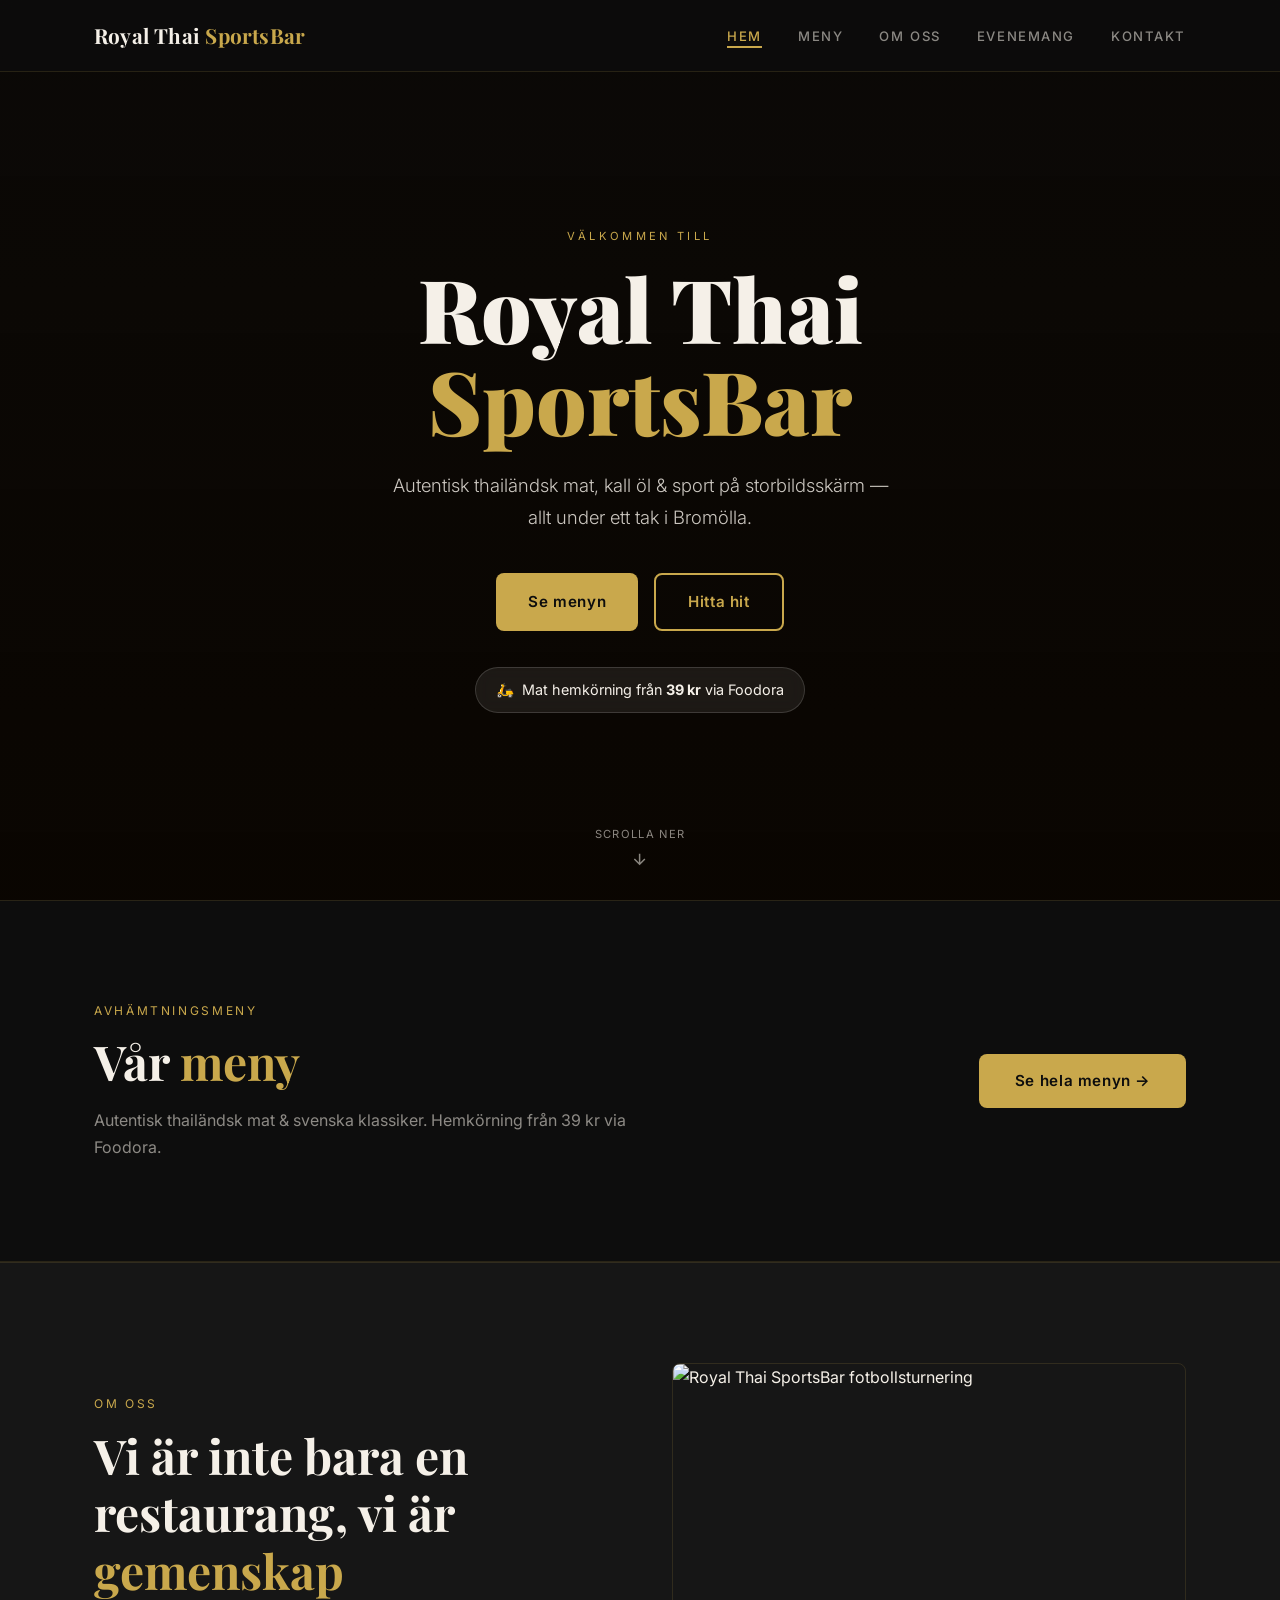
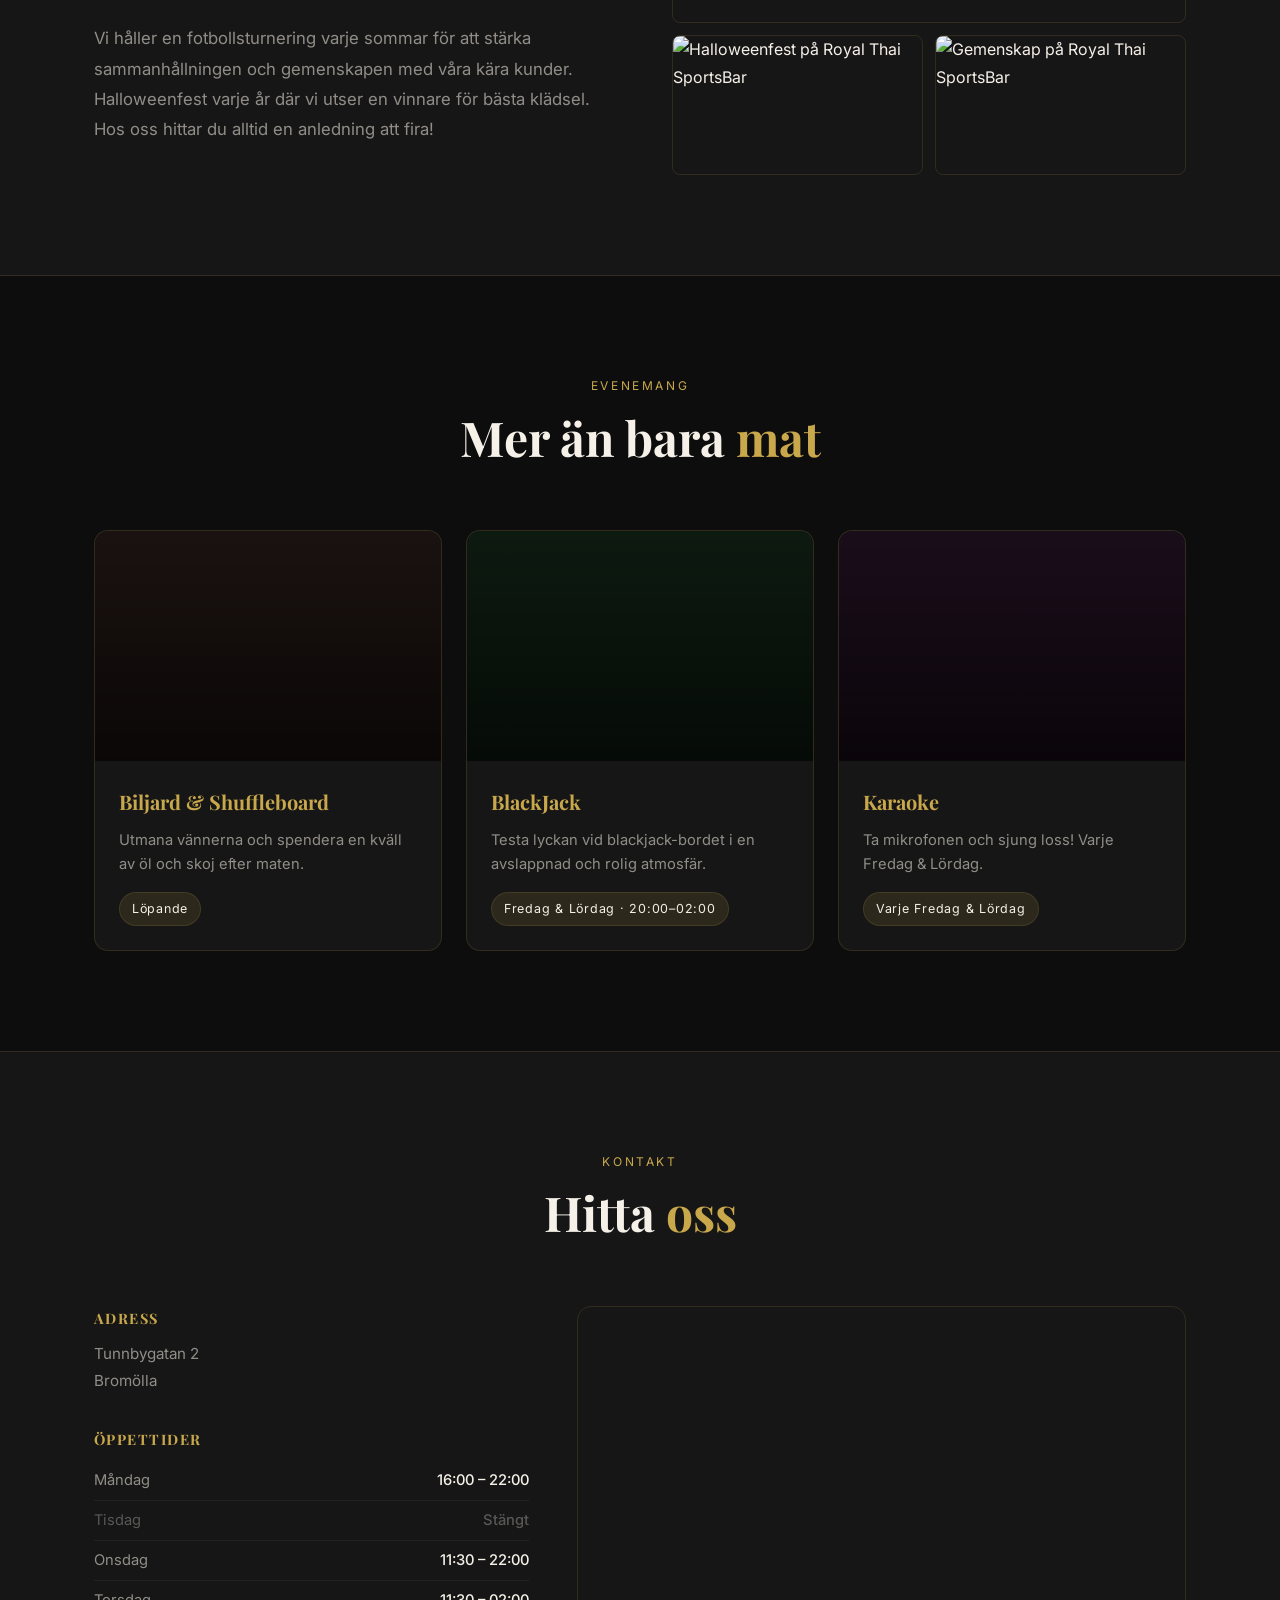
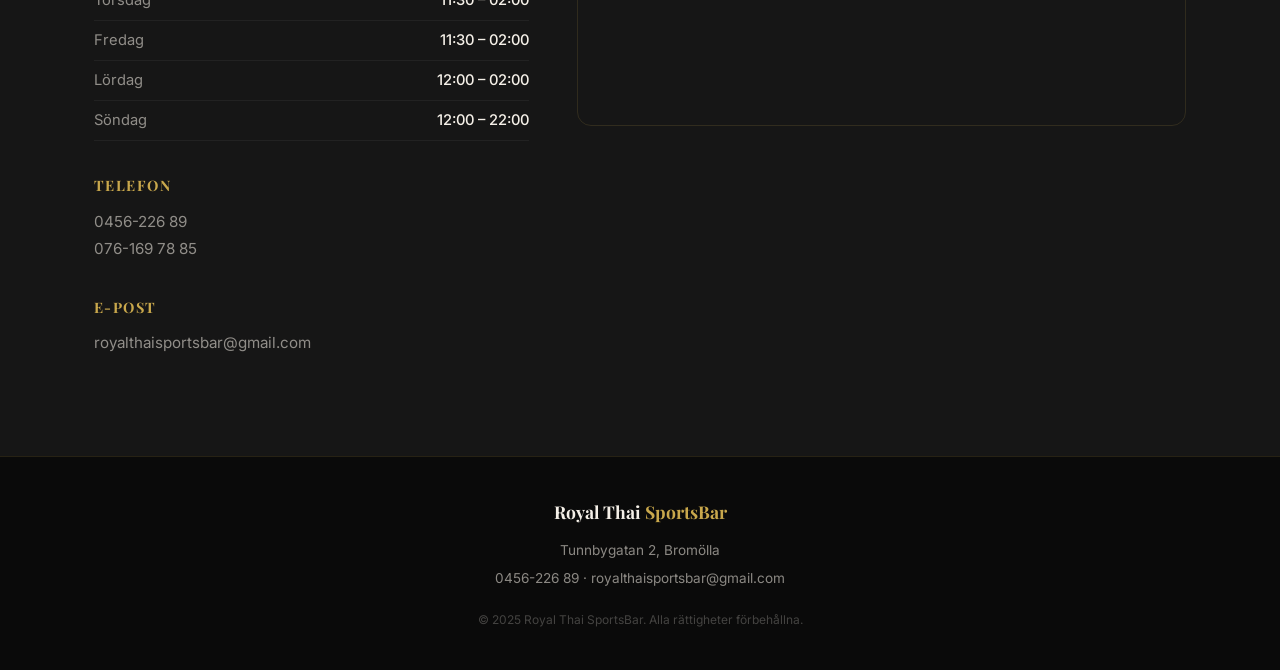
==== index.html @ d2a669e4 "Initial commit – Royal Thai SportsBar website" ====
<!DOCTYPE html>
<html lang="sv">

<head>
    <meta charset="UTF-8" />
    <meta name="viewport" content="width=device-width, initial-scale=1.0" />
    <meta name="description"
        content="Autentisk thailändsk mat, kall öl och sport på storbildsskärm. Besök Royal Thai SportsBar i Bromölla. Hemkörning från 39 kr via Foodora." />
    <title>Royal Thai SportsBar — Thailändsk Mat &amp; Sport i Bromölla</title>

    <!-- Fonts -->
    <link rel="preconnect" href="https://fonts.googleapis.com" />
    <link rel="preconnect" href="https://fonts.gstatic.com" crossorigin />
    <link
        href="https://fonts.googleapis.com/css2?family=Playfair+Display:wght@400;600;700;900&family=Inter:wght@300;400;500;600&display=swap"
        rel="stylesheet" />

    <link rel="stylesheet" href="style.css" />
    <style>
        /* ── Meny CTA section ───────────────────────── */
        .meny-cta-section {
            border-top: 1px solid rgba(201, 168, 76, 0.15);
            border-bottom: 1px solid rgba(201, 168, 76, 0.15);
        }

        .meny-cta-inner {
            display: flex;
            align-items: center;
            justify-content: space-between;
            gap: 40px;
            flex-wrap: wrap;
        }

        .meny-cta-btn {
            flex-shrink: 0;
            font-size: 0.95rem;
            padding: 14px 36px;
        }

        @media (max-width: 600px) {
            .meny-cta-inner {
                flex-direction: column;
                text-align: center;
            }

            .meny-cta-btn {
                width: 100%;
                text-align: center;
            }
        }
    </style>
</head>

<body>

    <!-- ═══════════════════════════════════ NAV ═════════════════════════════════ -->
    <header class="site-header" id="top">
        <nav class="nav-container">
            <a href="#hem" class="nav-logo">
                Royal Thai <span>SportsBar</span>
            </a>

            <ul class="nav-links" id="nav-links">
                <li><a href="#hem" class="nav-link">Hem</a></li>
                <li><a href="meny.html" class="nav-link">Meny</a></li>
                <li><a href="#om-oss" class="nav-link">Om oss</a></li>
                <li><a href="#evenemang" class="nav-link">Evenemang</a></li>
                <li><a href="#kontakt" class="nav-link">Kontakt</a></li>
            </ul>

            <button class="hamburger" id="hamburger" aria-label="Öppna meny" aria-expanded="false">
                <span></span><span></span><span></span>
            </button>
        </nav>
    </header>

    <!-- Mobile drawer overlay -->
    <div class="nav-overlay" id="nav-overlay"></div>

    <!-- ═══════════════════════════════════ HEM ══════════════════════════════════ -->
    <section id="hem" class="hero">
        <div class="hero-bg"></div>
        <div class="hero-overlay"></div>
        <div class="hero-content">
            <p class="hero-eyebrow">Välkommen till</p>
            <h1 class="hero-title">Royal Thai<br /><span>SportsBar</span></h1>
            <p class="hero-tagline">
                Autentisk thailändsk mat, kall öl &amp; sport på storbildsskärm —
                allt under ett tak i Bromölla.
            </p>
            <div class="hero-ctas">
                <a href="meny.html" class="btn btn-primary">Se menyn</a>
                <a href="#kontakt" class="btn btn-outline">Hitta hit</a>
            </div>
            <a href="https://www.foodora.se/restaurant/p8kt/royal-thai-sportsbar" target="_blank" rel="noopener"
                class="foodora-badge" id="foodora-hero">
                🛵 <span>Mat hemkörning från <strong>39 kr</strong> via Foodora</span>
            </a>
        </div>
        <div class="hero-scroll-hint">
            <span>Scrolla ner</span>
            <svg viewBox="0 0 24 24" fill="none" stroke="currentColor" stroke-width="2">
                <path d="M12 5v14M5 12l7 7 7-7" />
            </svg>
        </div>
    </section>

    <!-- ══════════════════════════════════ MENY CTA ═══════════════════════════════ -->
    <section id="meny" class="section meny-cta-section">
        <div class="container meny-cta-inner">
            <div class="meny-cta-text">
                <p class="section-eyebrow">Avhämtningsmeny</p>
                <h2 class="section-title">Vår <span>meny</span></h2>
                <p class="section-sub">Autentisk thailändsk mat &amp; svenska klassiker. Hemkörning från 39 kr via
                    Foodora.</p>
            </div>
            <a href="meny.html" class="btn btn-primary meny-cta-btn" id="se-meny-btn">Se hela menyn →</a>
        </div>
    </section>

    <!-- ═══════════════════════════════════ OM OSS ════════════════════════════════ -->
    <section id="om-oss" class="section om-oss-section">
        <div class="container om-oss-grid">
            <div class="om-oss-text">
                <p class="section-eyebrow">Om oss</p>
                <h2 class="section-title">Vi är inte bara en restaurang, vi är <span>gemenskap</span></h2>
                <p class="om-oss-body">
                    Vi håller en fotbollsturnering varje sommar för att stärka sammanhållningen
                    och gemenskapen med våra kära kunder. Halloweenfest varje år där vi utser
                    en vinnare för bästa klädsel. Hos oss hittar du alltid en anledning att fira!
                </p>
            </div>
            <div class="om-oss-images">
                <div class="om-img-main">
                    <img src="https://static.wixstatic.com/media/e10f32_5afe246805b84b84b0b72118623fcda9~mv2.jpeg/v1/fill/w_800,h_500,al_c,q_85,usm_0.66_1.00_0.01,enc_avif,quality_auto/Royal%20thai%20fotboll.jpeg"
                        alt="Royal Thai SportsBar fotbollsturnering" loading="lazy" />
                </div>
                <div class="om-img-grid">
                    <div class="om-img-small">
                        <img src="https://static.wixstatic.com/media/e10f32_1452037a2b8e4a618201fc1a38d5ff4a~mv2.jpeg/v1/fill/w_400,h_300,al_c,q_85,usm_0.66_1.00_0.01,enc_avif,quality_auto/e10f32_1452037a2b8e4a618201fc1a38d5ff4a~mv2.jpeg"
                            alt="Halloweenfest på Royal Thai SportsBar" loading="lazy" />
                    </div>
                    <div class="om-img-small">
                        <img src="https://static.wixstatic.com/media/e10f32_b284ea8e515b40e18ff119b79342d220~mv2.jpg/v1/fill/w_400,h_300,al_c,q_85,usm_0.66_1.00_0.01,enc_avif,quality_auto/e10f32_b284ea8e515b40e18ff119b79342d220~mv2.jpg"
                            alt="Gemenskap på Royal Thai SportsBar" loading="lazy" />
                    </div>
                </div>
            </div>
        </div>
    </section>

    <!-- ══════════════════════════════════ EVENEMANG ══════════════════════════════ -->
    <section id="evenemang" class="section evenemang-section">
        <div class="container">
            <div class="section-header">
                <p class="section-eyebrow">Evenemang</p>
                <h2 class="section-title">Mer än bara <span>mat</span></h2>
            </div>
            <div class="events-grid">

                <article class="event-card">
                    <div class="event-img event-img--biljard"></div>
                    <div class="event-body">
                        <h3 class="event-title">Biljard &amp; Shuffleboard</h3>
                        <p class="event-desc">Utmana vännerna och spendera en kväll av öl och skoj efter maten.</p>
                        <span class="event-time">Löpande</span>
                    </div>
                </article>

                <article class="event-card">
                    <div class="event-img event-img--blackjack"></div>
                    <div class="event-body">
                        <h3 class="event-title">BlackJack</h3>
                        <p class="event-desc">Testa lyckan vid blackjack-bordet i en avslappnad och rolig atmosfär.</p>
                        <span class="event-time">Fredag &amp; Lördag · 20:00–02:00</span>
                    </div>
                </article>

                <article class="event-card">
                    <div class="event-img event-img--karaoke"></div>
                    <div class="event-body">
                        <h3 class="event-title">Karaoke</h3>
                        <p class="event-desc">Ta mikrofonen och sjung loss! Varje Fredag &amp; Lördag.</p>
                        <span class="event-time">Varje Fredag &amp; Lördag</span>
                    </div>
                </article>

            </div>
        </div>
    </section>

    <!-- ══════════════════════════════════ KONTAKT ════════════════════════════════ -->
    <section id="kontakt" class="section kontakt-section">
        <div class="container">
            <div class="section-header">
                <p class="section-eyebrow">Kontakt</p>
                <h2 class="section-title">Hitta <span>oss</span></h2>
            </div>

            <div class="kontakt-grid">

                <!-- Info -->
                <div class="kontakt-info">
                    <div class="kontakt-block">
                        <h3>Adress</h3>
                        <p>Tunnbygatan 2<br />Bromölla</p>
                    </div>
                    <div class="kontakt-block">
                        <h3>Öppettider</h3>
                        <table class="hours-table">
                            <tbody>
                                <tr>
                                    <td>Måndag</td>
                                    <td>16:00 – 22:00</td>
                                </tr>
                                <tr class="closed">
                                    <td>Tisdag</td>
                                    <td>Stängt</td>
                                </tr>
                                <tr>
                                    <td>Onsdag</td>
                                    <td>11:30 – 22:00</td>
                                </tr>
                                <tr>
                                    <td>Torsdag</td>
                                    <td>11:30 – 02:00</td>
                                </tr>
                                <tr>
                                    <td>Fredag</td>
                                    <td>11:30 – 02:00</td>
                                </tr>
                                <tr>
                                    <td>Lördag</td>
                                    <td>12:00 – 02:00</td>
                                </tr>
                                <tr>
                                    <td>Söndag</td>
                                    <td>12:00 – 22:00</td>
                                </tr>
                            </tbody>
                        </table>
                    </div>
                    <div class="kontakt-block">
                        <h3>Telefon</h3>
                        <p><a href="tel:045622689">0456-226 89</a><br /><a href="tel:0761697885">076-169 78 85</a></p>
                    </div>
                    <div class="kontakt-block">
                        <h3>E-post</h3>
                        <p><a href="mailto:royalthaisportsbar@gmail.com">royalthaisportsbar@gmail.com</a></p>
                    </div>
                </div>

                <!-- Map -->
                <div class="kontakt-map">
                    <iframe
                        src="https://www.google.com/maps/embed?pb=!1m18!1m12!1m3!1d2227.437!2d14.0747!3d56.0811!2m3!1f0!2f0!3f0!3m2!1i1024!2i768!4f13.1!3m3!1m2!1s0x465419c53c68b4a1%3A0xd3b99c4c1c571df1!2sTunnbygatan%202%2C%20295%2031%20Brom%C3%B6lla!5e0!3m2!1ssv!2sse!4v1700000000000"
                        width="100%" height="100%" style="border:0;" allowfullscreen="" loading="lazy"
                        referrerpolicy="no-referrer-when-downgrade" title="Karta till Royal Thai SportsBar">
                    </iframe>
                </div>

            </div>
        </div>
    </section>

    <!-- ═══════════════════════════════════ FOOTER ═══════════════════════════════ -->
    <footer class="site-footer">
        <div class="container footer-inner">
            <div class="footer-logo">
                Royal Thai <span>SportsBar</span>
            </div>
            <div class="footer-info">
                <p>Tunnbygatan 2, Bromölla</p>
                <p><a href="tel:045622689">0456-226 89</a> · <a
                        href="mailto:royalthaisportsbar@gmail.com">royalthaisportsbar@gmail.com</a></p>
            </div>
            <p class="footer-copy">&copy; 2025 Royal Thai SportsBar. Alla rättigheter förbehållna.</p>
        </div>
    </footer>

    <script src="app.js"></script>
</body>

</html>
---- style.css ----
/* ═══════════════════════════════════════════════════════════════
   ROYAL THAI SPORTSBAR — style.css
   Design System: Dark burgundy + warm gold + off-white
   Fonts: Playfair Display (headings) · Inter (body)
═══════════════════════════════════════════════════════════════ */

/* ── DESIGN TOKENS ─────────────────────────────────────────── */
:root {
    --color-bg: #0D0D0D;
    --color-surface: #161616;
    --color-surface2: #1F1F1F;
    --color-border: rgba(201, 168, 76, 0.15);
    --color-primary: #8B1A1A;
    --color-gold: #C9A84C;
    --color-gold-dim: rgba(201, 168, 76, 0.65);
    --color-text: #F5F0E8;
    --color-muted: rgba(245, 240, 232, 0.55);
    --color-overlay: rgba(10, 5, 0, 0.68);

    --font-heading: 'Playfair Display', Georgia, serif;
    --font-body: 'Inter', system-ui, sans-serif;

    --radius: 8px;
    --radius-lg: 14px;
    --transition: 0.3s cubic-bezier(0.4, 0, 0.2, 1);
    --shadow: 0 4px 28px rgba(0, 0, 0, 0.55);

    --container: 1140px;
    --nav-height: 72px;
}

/* ── RESET & BASE ──────────────────────────────────────────── */
*,
*::before,
*::after {
    box-sizing: border-box;
    margin: 0;
    padding: 0;
}

html {
    scroll-behavior: smooth;
    scroll-padding-top: var(--nav-height);
}

body {
    background-color: var(--color-bg);
    color: var(--color-text);
    font-family: var(--font-body);
    font-size: 16px;
    line-height: 1.7;
    -webkit-font-smoothing: antialiased;
}

img,
iframe {
    display: block;
    max-width: 100%;
}

a {
    color: inherit;
    text-decoration: none;
}

button {
    cursor: pointer;
    font-family: inherit;
    border: none;
    background: none;
}

/* ── CONTAINER ─────────────────────────────────────────────── */
.container {
    max-width: var(--container);
    margin: 0 auto;
    padding: 0 24px;
}

/* ── SECTION SHARED ────────────────────────────────────────── */
.section {
    padding: 100px 0;
}

.section-header {
    text-align: center;
    margin-bottom: 64px;
}

.section-eyebrow {
    font-size: 0.75rem;
    letter-spacing: 0.22em;
    text-transform: uppercase;
    color: var(--color-gold);
    margin-bottom: 12px;
}

.section-title {
    font-family: var(--font-heading);
    font-size: clamp(2rem, 5vw, 3rem);
    font-weight: 700;
    color: var(--color-text);
    line-height: 1.2;
}

.section-title span {
    color: var(--color-gold);
}

.section-sub {
    margin-top: 16px;
    color: var(--color-muted);
    max-width: 560px;
    margin-inline: auto;
}

/* ── BUTTONS ────────────────────────────────────────────────── */
.btn {
    display: inline-flex;
    align-items: center;
    gap: 8px;
    padding: 14px 32px;
    border-radius: var(--radius);
    font-size: 0.95rem;
    font-weight: 600;
    letter-spacing: 0.04em;
    transition: var(--transition);
    white-space: nowrap;
}

.btn-primary {
    background: var(--color-gold);
    color: #0D0D0D;
}

.btn-primary:hover {
    background: #e0bb5a;
    transform: translateY(-2px);
    box-shadow: 0 8px 24px rgba(201, 168, 76, 0.35);
}

.btn-outline {
    border: 2px solid var(--color-gold);
    color: var(--color-gold);
}

.btn-outline:hover {
    background: var(--color-gold);
    color: #0D0D0D;
    transform: translateY(-2px);
}

/* ═══════════════════════════════════════════════════════════════
   NAVIGATION
═══════════════════════════════════════════════════════════════ */
.site-header {
    position: fixed;
    top: 0;
    left: 0;
    right: 0;
    z-index: 1000;
    height: var(--nav-height);
    background: rgba(13, 13, 13, 0.9);
    backdrop-filter: blur(12px);
    -webkit-backdrop-filter: blur(12px);
    border-bottom: 1px solid var(--color-border);
    transition: background var(--transition);
}

.nav-container {
    max-width: var(--container);
    margin: 0 auto;
    padding: 0 24px;
    height: 100%;
    display: flex;
    align-items: center;
    justify-content: space-between;
}

.nav-logo {
    font-family: var(--font-heading);
    font-size: 1.3rem;
    font-weight: 700;
    color: var(--color-text);
    letter-spacing: 0.01em;
    flex-shrink: 0;
}

.nav-logo span {
    color: var(--color-gold);
}

.nav-links {
    display: flex;
    align-items: center;
    gap: 36px;
    list-style: none;
}

.nav-link {
    font-size: 0.82rem;
    font-weight: 500;
    letter-spacing: 0.12em;
    text-transform: uppercase;
    color: var(--color-muted);
    transition: color var(--transition);
    position: relative;
}

.nav-link::after {
    content: '';
    position: absolute;
    bottom: -4px;
    left: 0;
    right: 0;
    height: 2px;
    background: var(--color-gold);
    transform: scaleX(0);
    transition: transform var(--transition);
}

.nav-link:hover,
.nav-link.active {
    color: var(--color-gold);
}

.nav-link:hover::after,
.nav-link.active::after {
    transform: scaleX(1);
}

/* Hamburger */
.hamburger {
    display: none;
    flex-direction: column;
    gap: 5px;
    padding: 8px;
    z-index: 1100;
}

.hamburger span {
    display: block;
    width: 24px;
    height: 2px;
    background: var(--color-gold);
    border-radius: 2px;
    transition: var(--transition);
}

.hamburger.is-open span:nth-child(1) {
    transform: translateY(7px) rotate(45deg);
}

.hamburger.is-open span:nth-child(2) {
    opacity: 0;
}

.hamburger.is-open span:nth-child(3) {
    transform: translateY(-7px) rotate(-45deg);
}

/* Overlay for mobile */
.nav-overlay {
    display: none;
    position: fixed;
    inset: 0;
    background: rgba(0, 0, 0, 0.5);
    z-index: 900;
}

.nav-overlay.visible {
    display: block;
}

/* ═══════════════════════════════════════════════════════════════
   HERO
═══════════════════════════════════════════════════════════════ */
.hero {
    position: relative;
    min-height: 100svh;
    display: flex;
    align-items: center;
    justify-content: center;
    text-align: center;
    overflow: hidden;
}

.hero-bg {
    position: absolute;
    inset: -5%;
    background-image: url('https://images.unsplash.com/photo-1562565652-a0d8f0c59eb4?w=1600&auto=format&fit=crop&q=85');
    background-size: cover;
    background-position: center;
    will-change: transform;
    transition: transform 0.1s linear;
}

.hero-overlay {
    position: absolute;
    inset: 0;
    background: linear-gradient(180deg,
            rgba(10, 5, 0, 0.45) 0%,
            rgba(10, 5, 0, 0.72) 60%,
            rgba(10, 5, 0, 0.88) 100%);
}

.hero-content {
    position: relative;
    z-index: 2;
    max-width: 680px;
    padding: 80px 24px 40px;
    display: flex;
    flex-direction: column;
    align-items: center;
}

.hero-eyebrow {
    font-size: 0.7rem;
    letter-spacing: 0.3em;
    text-transform: uppercase;
    color: var(--color-gold);
    margin-bottom: 16px;
}

.hero-title {
    font-family: var(--font-heading);
    font-size: clamp(3rem, 9vw, 5.5rem);
    font-weight: 900;
    line-height: 1.05;
    color: var(--color-text);
    margin-bottom: 24px;
}

.hero-title span {
    color: var(--color-gold);
    display: block;
}

.hero-tagline {
    font-size: clamp(1rem, 2.5vw, 1.15rem);
    color: rgba(245, 240, 232, 0.82);
    max-width: 500px;
    margin-bottom: 40px;
    font-weight: 300;
}

.hero-ctas {
    display: flex;
    gap: 16px;
    flex-wrap: wrap;
    justify-content: center;
    margin-bottom: 36px;
}

.foodora-badge {
    display: inline-flex;
    align-items: center;
    gap: 8px;
    padding: 10px 20px;
    border-radius: 40px;
    background: rgba(255, 255, 255, 0.08);
    border: 1px solid rgba(255, 255, 255, 0.15);
    backdrop-filter: blur(8px);
    font-size: 0.9rem;
    color: var(--color-text);
    transition: var(--transition);
}

.foodora-badge:hover {
    background: rgba(255, 255, 255, 0.14);
    border-color: var(--color-gold-dim);
}

.hero-scroll-hint {
    position: absolute;
    bottom: 32px;
    left: 50%;
    transform: translateX(-50%);
    display: flex;
    flex-direction: column;
    align-items: center;
    gap: 6px;
    color: var(--color-muted);
    font-size: 0.7rem;
    letter-spacing: 0.12em;
    text-transform: uppercase;
    animation: floatDown 2s ease-in-out infinite;
}

.hero-scroll-hint svg {
    width: 18px;
    height: 18px;
}

@keyframes floatDown {

    0%,
    100% {
        transform: translateX(-50%) translateY(0);
        opacity: 0.6;
    }

    50% {
        transform: translateX(-50%) translateY(6px);
        opacity: 1;
    }
}

/* ═══════════════════════════════════════════════════════════════
   MENY
═══════════════════════════════════════════════════════════════ */
.meny-section {
    background: var(--color-bg);
}

.meny-section .section-header {
    margin-bottom: 48px;
}

/* Accordion */
.accordion {
    max-width: 780px;
    margin: 0 auto;
    display: flex;
    flex-direction: column;
    gap: 6px;
}

.accordion-item {
    background: var(--color-surface);
    border: 1px solid var(--color-border);
    border-radius: var(--radius);
    overflow: hidden;
    transition: border-color var(--transition);
}

.accordion-item.is-open {
    border-color: rgba(201, 168, 76, 0.4);
}

.accordion-header {
    width: 100%;
    display: flex;
    align-items: center;
    gap: 12px;
    padding: 20px 24px;
    text-align: left;
    background: transparent;
    color: var(--color-text);
    transition: background var(--transition);
}

.accordion-header:hover {
    background: rgba(255, 255, 255, 0.03);
}

.accordion-name {
    font-family: var(--font-heading);
    font-size: 1.05rem;
    font-weight: 600;
    flex: 1;
}

.accordion-count {
    font-size: 0.78rem;
    color: var(--color-gold-dim);
    letter-spacing: 0.05em;
    margin-right: 8px;
}

.accordion-icon {
    width: 20px;
    height: 20px;
    color: var(--color-gold);
    flex-shrink: 0;
    transition: transform var(--transition);
}

.accordion-item.is-open .accordion-icon {
    transform: rotate(180deg);
}

/* Accordion body with CSS height animation */
.accordion-body {
    max-height: 0;
    overflow: hidden;
    transition: max-height 0.4s cubic-bezier(0.4, 0, 0.2, 1);
}

.accordion-item.is-open .accordion-body {
    max-height: 2000px;
}

.menu-list {
    list-style: none;
    padding: 0 24px 20px;
    border-top: 1px solid var(--color-border);
}

.menu-item {
    display: flex;
    align-items: baseline;
    gap: 10px;
    padding: 10px 0;
    border-bottom: 1px solid rgba(255, 255, 255, 0.04);
}

.menu-item:last-child {
    border-bottom: none;
}

.menu-num {
    font-size: 0.78rem;
    color: var(--color-gold-dim);
    min-width: 28px;
    flex-shrink: 0;
}

.menu-name {
    flex: 1;
    font-size: 0.95rem;
    color: var(--color-text);
}

.menu-price {
    font-size: 0.9rem;
    font-weight: 600;
    color: var(--color-gold);
    white-space: nowrap;
}

.meny-disclaimer {
    text-align: center;
    font-size: 0.82rem;
    color: var(--color-muted);
    margin-top: 36px;
    max-width: 780px;
    margin-inline: auto;
}

.meny-foodora {
    display: flex;
    flex-direction: column;
    align-items: center;
    gap: 16px;
    margin-top: 56px;
    padding: 40px 24px;
    background: var(--color-surface);
    border: 1px solid var(--color-border);
    border-radius: var(--radius-lg);
    max-width: 480px;
    margin-inline: auto;
}

.meny-foodora p {
    font-family: var(--font-heading);
    font-size: 1.3rem;
    font-weight: 600;
    color: var(--color-text);
}

/* ═══════════════════════════════════════════════════════════════
   OM OSS
═══════════════════════════════════════════════════════════════ */
.om-oss-section {
    background: var(--color-surface);
    border-top: 1px solid var(--color-border);
    border-bottom: 1px solid var(--color-border);
}

.om-oss-grid {
    display: grid;
    grid-template-columns: 1fr 1fr;
    gap: 64px;
    align-items: center;
}

.om-oss-text .section-eyebrow {
    text-align: left;
}

.om-oss-text .section-title {
    text-align: left;
}

.om-oss-body {
    margin-top: 24px;
    color: var(--color-muted);
    font-size: 1.05rem;
    line-height: 1.8;
}

.om-oss-images {
    display: flex;
    flex-direction: column;
    gap: 12px;
}

.om-img-main,
.om-img-small {
    border-radius: var(--radius);
    overflow: hidden;
    border: 1px solid var(--color-border);
}

.om-img-main {
    height: 260px;
}

.om-img-grid {
    display: grid;
    grid-template-columns: 1fr 1fr;
    gap: 12px;
}

.om-img-small {
    height: 140px;
}

.om-img-main img,
.om-img-small img {
    width: 100%;
    height: 100%;
    object-fit: cover;
    display: block;
    transition: transform 0.5s ease;
}

.om-img-main:hover img,
.om-img-small:hover img {
    transform: scale(1.04);
}

.img-label {
    font-size: 0.78rem;
    color: var(--color-gold-dim);
    letter-spacing: 0.08em;
    text-transform: uppercase;
    background: rgba(0, 0, 0, 0.5);
    padding: 4px 10px;
    border-radius: 4px;
}

/* ═══════════════════════════════════════════════════════════════
   EVENEMANG
═══════════════════════════════════════════════════════════════ */
.evenemang-section {
    background: var(--color-bg);
}

.events-grid {
    display: grid;
    grid-template-columns: repeat(3, 1fr);
    gap: 24px;
}

.event-card {
    background: var(--color-surface);
    border: 1px solid var(--color-border);
    border-radius: var(--radius-lg);
    overflow: hidden;
    transition: transform var(--transition), box-shadow var(--transition), border-color var(--transition);
}

.event-card:hover {
    transform: translateY(-6px);
    box-shadow: var(--shadow);
    border-color: rgba(201, 168, 76, 0.35);
}

.event-img {
    height: 230px;
    background-size: cover;
    background-position: center;
    position: relative;
}

.event-img::after {
    content: '';
    position: absolute;
    inset: 0;
    background: linear-gradient(to top, rgba(0, 0, 0, 0.6), transparent);
}

/* Real event photos from the Royal Thai SportsBar */
.event-img--biljard {
    background-image: url('https://static.wixstatic.com/media/e10f32_8682d359f7c54677a05fb19a47278e68~mv2.jpg/v1/fill/w_800,h_600,al_c,q_85,usm_0.66_1.00_0.01,enc_avif,quality_auto/e10f32_8682d359f7c54677a05fb19a47278e68~mv2.jpg');
    background-color: #1a1210;
}

.event-img--blackjack {
    background-image: url('https://static.wixstatic.com/media/e10f32_869220ff788c49d5a21ddf912c2be2cf~mv2.jpg/v1/fill/w_800,h_600,al_c,q_85,usm_0.66_1.00_0.01,enc_avif,quality_auto/e10f32_869220ff788c49d5a21ddf912c2be2cf~mv2.jpg');
    background-color: #0d1a10;
}

.event-img--karaoke {
    background-image: url('https://static.wixstatic.com/media/e10f32_fa8fbf1a85e5420cb51e9599e3eabc5cf000.jpg/v1/fill/w_800,h_600,al_c,q_85,usm_0.66_1.00_0.01,enc_avif,quality_auto/e10f32_fa8fbf1a85e5420cb51e9599e3eabc5cf000.jpg');
    background-color: #1a0d1a;
}

.event-body {
    padding: 24px;
}

.event-title {
    font-family: var(--font-heading);
    font-size: 1.25rem;
    font-weight: 700;
    color: var(--color-gold);
    margin-bottom: 10px;
}

.event-desc {
    font-size: 0.92rem;
    color: var(--color-muted);
    line-height: 1.6;
    margin-bottom: 16px;
}

.event-time {
    display: inline-block;
    font-size: 0.78rem;
    letter-spacing: 0.06em;
    color: var(--color-text);
    background: rgba(201, 168, 76, 0.12);
    border: 1px solid var(--color-border);
    padding: 5px 12px;
    border-radius: 20px;
}

/* ═══════════════════════════════════════════════════════════════
   KONTAKT
═══════════════════════════════════════════════════════════════ */
.kontakt-section {
    background: var(--color-surface);
    border-top: 1px solid var(--color-border);
}

.kontakt-grid {
    display: grid;
    grid-template-columns: 1fr 1.4fr;
    gap: 48px;
    align-items: start;
}

.kontakt-info {
    display: flex;
    flex-direction: column;
    gap: 32px;
}

.kontakt-block h3 {
    font-family: var(--font-heading);
    font-size: 0.9rem;
    color: var(--color-gold);
    letter-spacing: 0.1em;
    text-transform: uppercase;
    margin-bottom: 10px;
}

.kontakt-block p {
    font-size: 0.95rem;
    color: var(--color-muted);
    line-height: 1.8;
}

.kontakt-block a {
    color: var(--color-muted);
    transition: color var(--transition);
}

.kontakt-block a:hover {
    color: var(--color-gold);
}

/* Hours table */
.hours-table {
    width: 100%;
    border-collapse: collapse;
}

.hours-table td {
    padding: 7px 0;
    font-size: 0.92rem;
    color: var(--color-muted);
    border-bottom: 1px solid rgba(255, 255, 255, 0.05);
}

.hours-table td:last-child {
    text-align: right;
    color: var(--color-text);
    font-weight: 500;
}

.hours-table tr.closed td {
    color: rgba(245, 240, 232, 0.3);
}

.hours-table tr.closed td:last-child {
    color: rgba(245, 240, 232, 0.3);
}

.kontakt-map {
    height: 420px;
    border-radius: var(--radius-lg);
    overflow: hidden;
    border: 1px solid var(--color-border);
}

.kontakt-map iframe {
    width: 100%;
    height: 100%;
    filter: invert(0.92) hue-rotate(180deg) brightness(0.85) contrast(0.9);
}

/* ═══════════════════════════════════════════════════════════════
   FOOTER
═══════════════════════════════════════════════════════════════ */
.site-footer {
    background: #0A0A0A;
    border-top: 1px solid var(--color-border);
    padding: 40px 24px;
}

.footer-inner {
    display: flex;
    flex-direction: column;
    align-items: center;
    gap: 12px;
    text-align: center;
}

.footer-logo {
    font-family: var(--font-heading);
    font-size: 1.1rem;
    font-weight: 700;
    color: var(--color-text);
}

.footer-logo span {
    color: var(--color-gold);
}

.footer-info {
    display: flex;
    flex-direction: column;
    gap: 4px;
    font-size: 0.85rem;
    color: var(--color-muted);
}

.footer-info a {
    transition: color var(--transition);
}

.footer-info a:hover {
    color: var(--color-gold);
}

.footer-copy {
    font-size: 0.75rem;
    color: rgba(245, 240, 232, 0.25);
    margin-top: 8px;
}

/* ═══════════════════════════════════════════════════════════════
   ANIMATIONS — Fade-in on scroll
═══════════════════════════════════════════════════════════════ */
[data-reveal] {
    opacity: 0;
    transform: translateY(28px);
    transition: opacity 0.7s ease, transform 0.7s ease;
}

[data-reveal].revealed {
    opacity: 1;
    transform: translateY(0);
}

/* ═══════════════════════════════════════════════════════════════
   RESPONSIVE — Tablet & Mobile
═══════════════════════════════════════════════════════════════ */

/* Tablet */
@media (max-width: 900px) {
    .events-grid {
        grid-template-columns: 1fr 1fr;
    }

    .om-oss-grid {
        grid-template-columns: 1fr;
        gap: 40px;
    }

    .kontakt-grid {
        grid-template-columns: 1fr;
    }

    .kontakt-map {
        height: 320px;
    }
}

/* Mobile */
@media (max-width: 640px) {
    :root {
        --nav-height: 60px;
    }

    .section {
        padding: 72px 0;
    }

    /* Nav — mobile */
    .hamburger {
        display: flex;
    }

    .nav-links {
        position: fixed;
        top: 0;
        right: 0;
        width: 260px;
        height: 100svh;
        background: #111;
        border-left: 1px solid var(--color-border);
        flex-direction: column;
        align-items: flex-start;
        justify-content: center;
        gap: 0;
        padding: 80px 32px 40px;
        transform: translateX(100%);
        transition: transform 0.35s cubic-bezier(0.4, 0, 0.2, 1);
        z-index: 1050;
    }

    .nav-links.is-open {
        transform: translateX(0);
    }

    .nav-links li {
        width: 100%;
    }

    .nav-link {
        display: block;
        padding: 16px 0;
        font-size: 1.1rem;
        border-bottom: 1px solid var(--color-border);
        letter-spacing: 0.08em;
    }

    .nav-link::after {
        display: none;
    }

    /* Hero */
    .hero-ctas {
        flex-direction: column;
        align-items: center;
    }

    .hero-ctas .btn {
        width: 100%;
        max-width: 260px;
        justify-content: center;
    }

    /* Events */
    .events-grid {
        grid-template-columns: 1fr;
    }

    /* Om Oss */
    .om-img-grid {
        grid-template-columns: 1fr 1fr;
    }

    /* Accordion */
    .accordion-header {
        padding: 16px 18px;
    }

    .accordion-name {
        font-size: 0.95rem;
    }

    .menu-list {
        padding: 0 18px 16px;
    }

    /* Kontakt */
    .kontakt-grid {
        gap: 36px;
    }
}
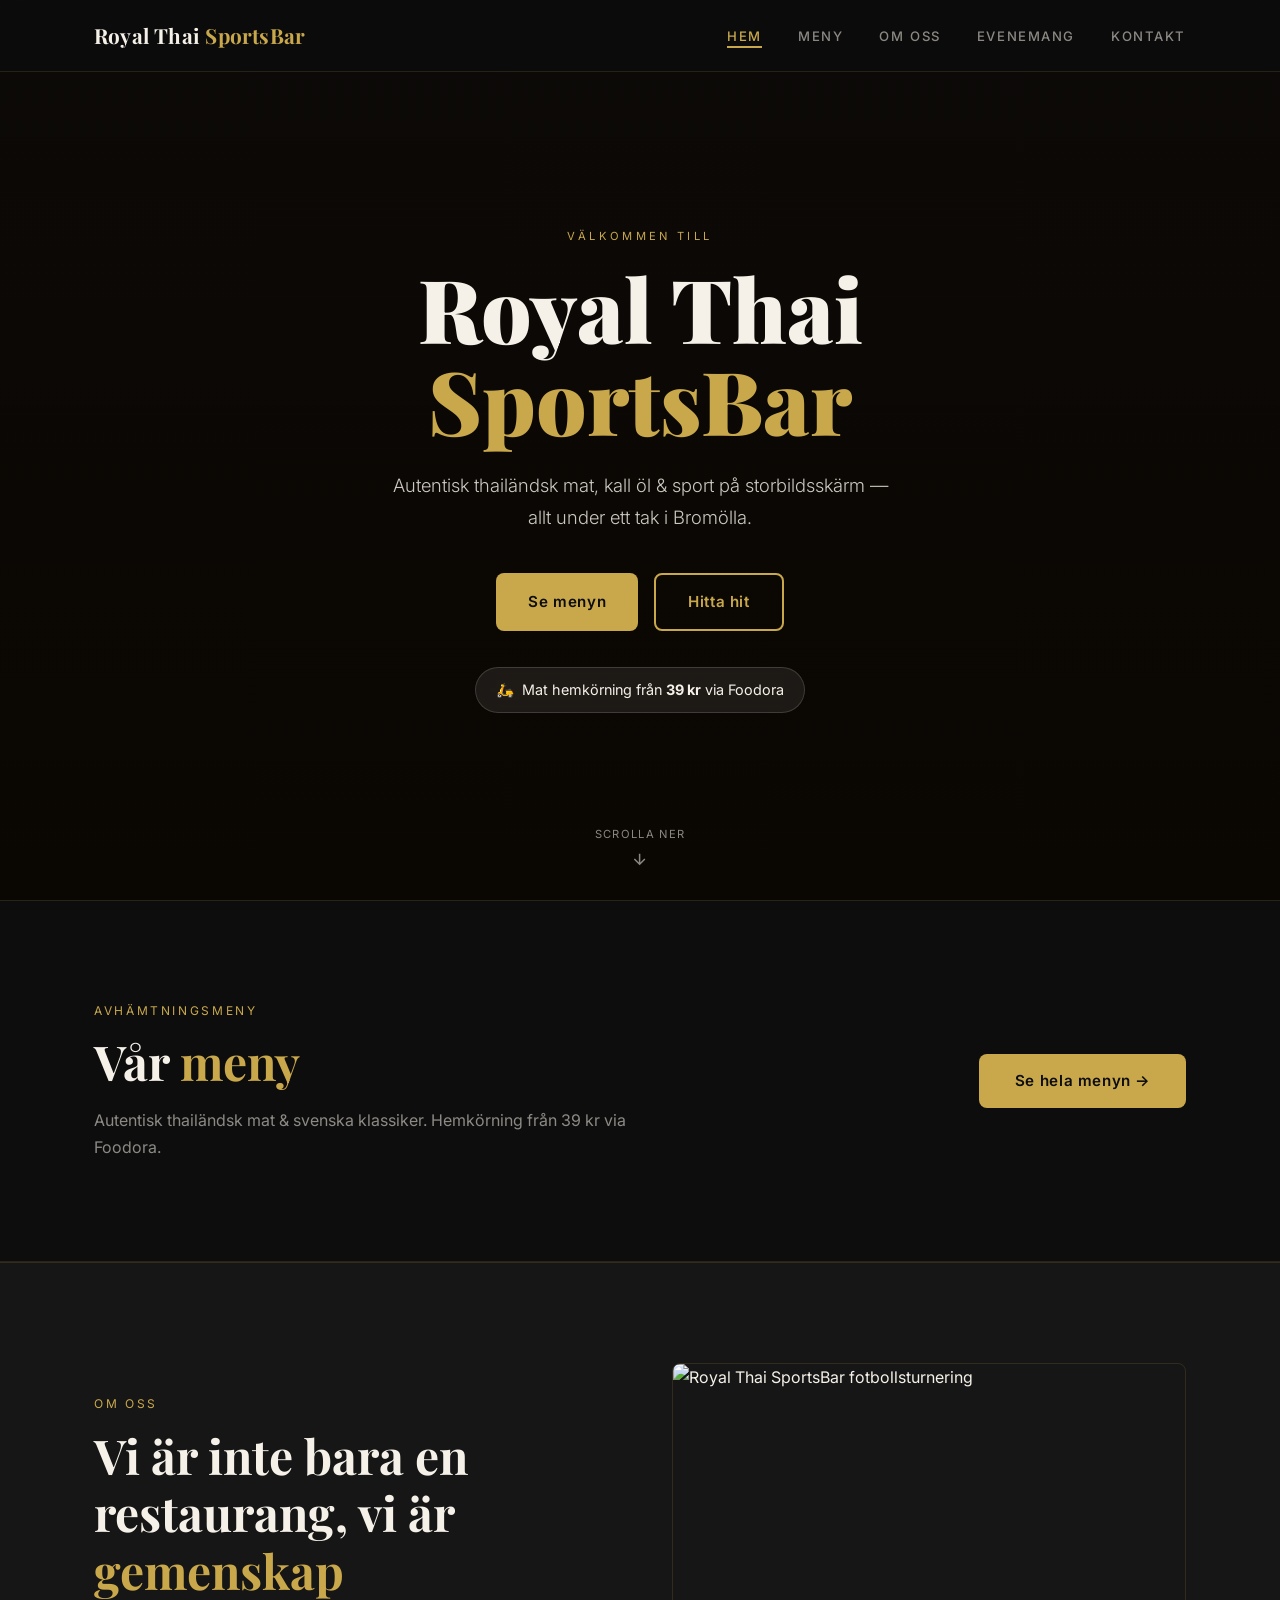
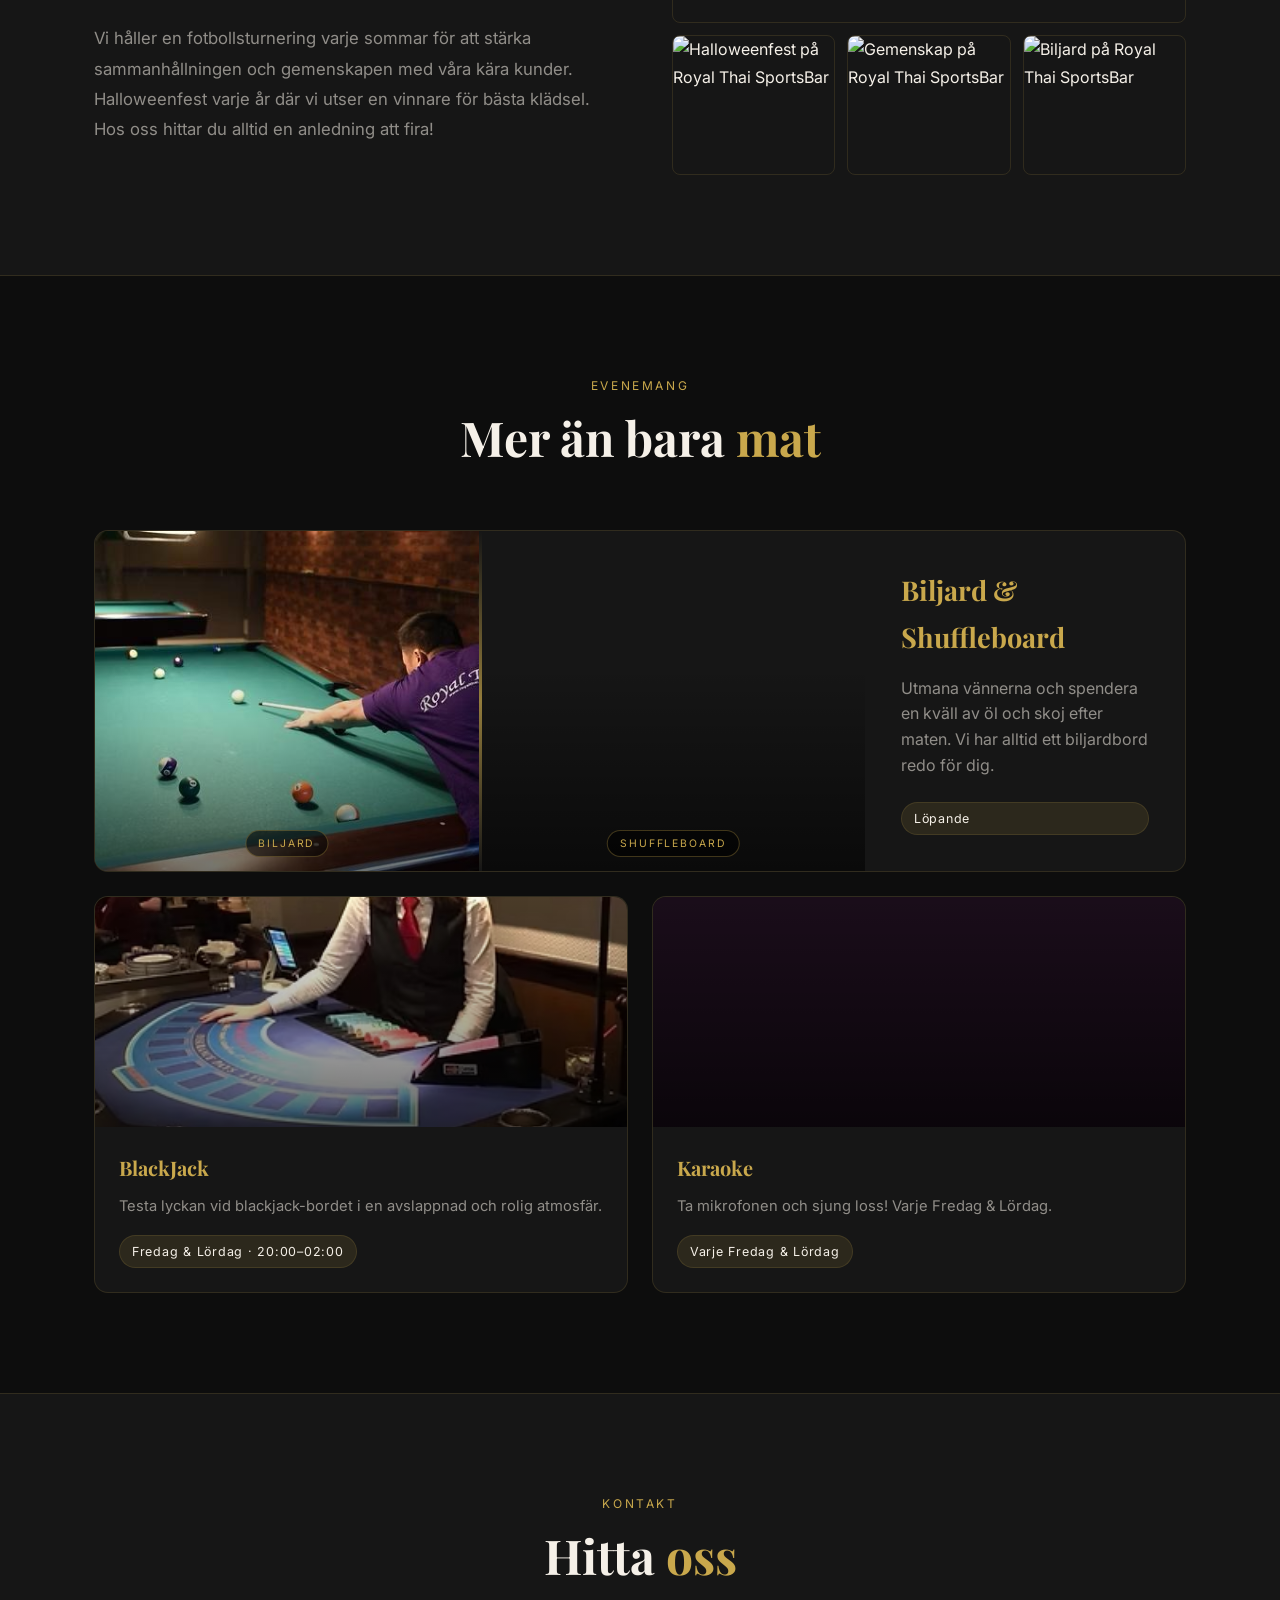
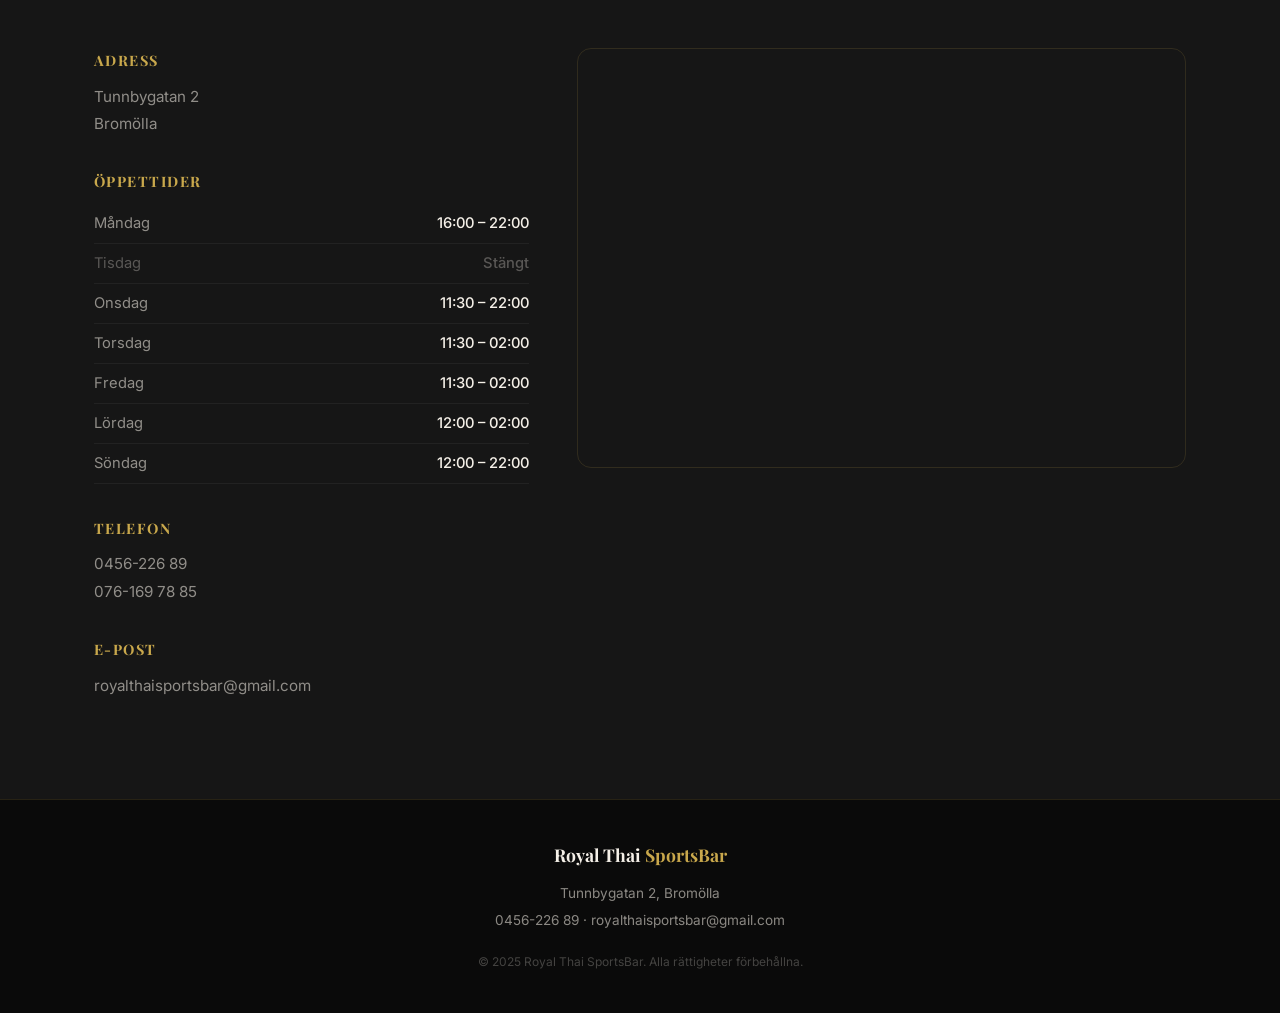
==== commit a8314d99: "Redesign Evenemang-sektio med split-vy för biljard/shuffleboard och uppdaterade foton" ====
--- a/index.html
+++ b/index.html
@@ -144,6 +144,10 @@
                         <img src="https://static.wixstatic.com/media/e10f32_b284ea8e515b40e18ff119b79342d220~mv2.jpg/v1/fill/w_400,h_300,al_c,q_85,usm_0.66_1.00_0.01,enc_avif,quality_auto/e10f32_b284ea8e515b40e18ff119b79342d220~mv2.jpg"
                             alt="Gemenskap på Royal Thai SportsBar" loading="lazy" />
                     </div>
+                    <div class="om-img-small">
+                        <img src="https://static.wixstatic.com/media/e10f32_8682d359f7c54677a05fb19a47278e68~mv2.jpg/v1/fill/w_800,h_600,al_c,q_85,usm_0.66_1.00_0.01,enc_avif,quality_auto/e10f32_8682d359f7c54677a05fb19a47278e68~mv2.jpg"
+                            alt="Biljard på Royal Thai SportsBar" loading="lazy" />
+                    </div>
                 </div>
             </div>
         </div>
@@ -158,32 +162,43 @@
             </div>
             <div class="events-grid">
 
-                <article class="event-card">
-                    <div class="event-img event-img--biljard"></div>
+                <!-- Stor featured-kort: Biljard & Shuffleboard -->
+                <article class="event-card event-card--featured">
+                    <!-- Split: biljard (vänster) + shuffleboard (höger) -->
+                    <div class="event-img-split">
+                        <div class="event-img-half event-img-half--biljard" data-label="Biljard"></div>
+                        <div class="event-img-split-divider"></div>
+                        <div class="event-img-half event-img-half--shuffleboard" data-label="Shuffleboard"></div>
+                    </div>
                     <div class="event-body">
                         <h3 class="event-title">Biljard &amp; Shuffleboard</h3>
-                        <p class="event-desc">Utmana vännerna och spendera en kväll av öl och skoj efter maten.</p>
+                        <p class="event-desc">Utmana vännerna och spendera en kväll av öl och skoj efter maten. Vi har alltid ett biljardbord redo för dig.</p>
                         <span class="event-time">Löpande</span>
                     </div>
                 </article>
 
-                <article class="event-card">
-                    <div class="event-img event-img--blackjack"></div>
-                    <div class="event-body">
-                        <h3 class="event-title">BlackJack</h3>
-                        <p class="event-desc">Testa lyckan vid blackjack-bordet i en avslappnad och rolig atmosfär.</p>
-                        <span class="event-time">Fredag &amp; Lördag · 20:00–02:00</span>
-                    </div>
-                </article>
-
-                <article class="event-card">
-                    <div class="event-img event-img--karaoke"></div>
-                    <div class="event-body">
-                        <h3 class="event-title">Karaoke</h3>
-                        <p class="event-desc">Ta mikrofonen och sjung loss! Varje Fredag &amp; Lördag.</p>
-                        <span class="event-time">Varje Fredag &amp; Lördag</span>
-                    </div>
-                </article>
+                <!-- Rad under: BlackJack + Karaoke -->
+                <div class="events-row">
+
+                    <article class="event-card">
+                        <div class="event-img event-img--blackjack"></div>
+                        <div class="event-body">
+                            <h3 class="event-title">BlackJack</h3>
+                            <p class="event-desc">Testa lyckan vid blackjack-bordet i en avslappnad och rolig atmosfär.</p>
+                            <span class="event-time">Fredag &amp; Lördag · 20:00–02:00</span>
+                        </div>
+                    </article>
+
+                    <article class="event-card">
+                        <div class="event-img event-img--karaoke"></div>
+                        <div class="event-body">
+                            <h3 class="event-title">Karaoke</h3>
+                            <p class="event-desc">Ta mikrofonen och sjung loss! Varje Fredag &amp; Lördag.</p>
+                            <span class="event-time">Varje Fredag &amp; Lördag</span>
+                        </div>
+                    </article>
+
+                </div>
 
             </div>
         </div>
--- a/style.css
+++ b/style.css
@@ -247,12 +247,71 @@
     transition: var(--transition);
 }
 
-.hamburger.is-open span:nth-child(1) {
-    transform: translateY(7px) rotate(45deg);
-}
-
-.hamburger.is-open span:nth-child(2) {
-    opacity: 0;
+/* ── Split featured image (biljard + shuffleboard) ────────────── */
+.event-img-split {
+    flex: 1;
+    display: flex;
+    min-height: 320px;
+    position: relative;
+    overflow: hidden;
+}
+
+.event-img-half {
+    flex: 1;
+    background-size: cover;
+    background-position: center;
+    position: relative;
+    transition: flex 0.4s ease;
+}
+
+.event-img-half:hover {
+    flex: 1.2;
+}
+
+.event-img-split-divider {
+    width: 3px;
+    background: linear-gradient(to bottom, transparent, var(--color-gold), transparent);
+    opacity: 0.7;
+    flex-shrink: 0;
+    position: relative;
+    z-index: 2;
+}
+
+.event-img-half::after {
+    content: '';
+    position: absolute;
+    inset: 0;
+    background: linear-gradient(to top, rgba(0,0,0,0.55), transparent 60%);
+}
+
+.event-img-half--biljard {
+    background-image: url('images/biljard.jpg');
+    background-position: center 40%;
+}
+
+.event-img-half--shuffleboard {
+    background-image: url('https://static.wixstatic.com/media/e10f32_8682d359f7c54677a05fb19a47278e68~mv2.jpg/v1/fill/w_800,h_600,al_c,q_85,usm_0.66_1.00_0.01,enc_avif,quality_auto/e10f32_8682d359f7c54677a05fb19a47278e68~mv2.jpg');
+    background-position: center 30%;
+}
+
+/* Label overlays on each half */
+.event-img-half--biljard::before,
+.event-img-half--shuffleboard::before {
+    content: attr(data-label);
+    position: absolute;
+    bottom: 14px;
+    left: 50%;
+    transform: translateX(-50%);
+    font-size: 0.65rem;
+    letter-spacing: 0.18em;
+    text-transform: uppercase;
+    color: var(--color-gold);
+    background: rgba(0,0,0,0.55);
+    padding: 4px 12px;
+    border-radius: 20px;
+    border: 1px solid rgba(201,168,76,0.3);
+    white-space: nowrap;
+    z-index: 3;
 }
 
 .hamburger.is-open span:nth-child(3) {
@@ -287,12 +346,10 @@
 
 .hero-bg {
     position: absolute;
-    inset: -5%;
+    inset: 0;
     background-image: url('https://images.unsplash.com/photo-1562565652-a0d8f0c59eb4?w=1600&auto=format&fit=crop&q=85');
     background-size: cover;
     background-position: center;
-    will-change: transform;
-    transition: transform 0.1s linear;
 }
 
 .hero-overlay {
@@ -609,7 +666,7 @@
 
 .om-img-grid {
     display: grid;
-    grid-template-columns: 1fr 1fr;
+    grid-template-columns: repeat(3, 1fr);
     gap: 12px;
 }
 
@@ -650,7 +707,45 @@
 
 .events-grid {
     display: grid;
-    grid-template-columns: repeat(3, 1fr);
+    grid-template-columns: 1fr;
+    gap: 24px;
+}
+
+/* Featured biljard card — full width on top */
+.event-card--featured {
+    display: flex;
+    flex-direction: row;
+    min-height: 320px;
+}
+
+.event-card--featured .event-img {
+    flex: 1;
+    height: auto;
+    min-height: 320px;
+}
+
+.event-card--featured .event-body {
+    display: flex;
+    flex-direction: column;
+    justify-content: center;
+    flex: 0 0 320px;
+    padding: 36px;
+}
+
+.event-card--featured .event-title {
+    font-size: 1.7rem;
+    margin-bottom: 16px;
+}
+
+.event-card--featured .event-desc {
+    font-size: 1rem;
+    margin-bottom: 24px;
+}
+
+/* Row of two cards below */
+.events-row {
+    display: grid;
+    grid-template-columns: 1fr 1fr;
     gap: 24px;
 }
 
@@ -684,18 +779,22 @@
 
 /* Real event photos from the Royal Thai SportsBar */
 .event-img--biljard {
-    background-image: url('https://static.wixstatic.com/media/e10f32_8682d359f7c54677a05fb19a47278e68~mv2.jpg/v1/fill/w_800,h_600,al_c,q_85,usm_0.66_1.00_0.01,enc_avif,quality_auto/e10f32_8682d359f7c54677a05fb19a47278e68~mv2.jpg');
+    background-image: url('images/biljard.jpg');
     background-color: #1a1210;
+    background-position: center 35%;
 }
 
 .event-img--blackjack {
-    background-image: url('https://static.wixstatic.com/media/e10f32_869220ff788c49d5a21ddf912c2be2cf~mv2.jpg/v1/fill/w_800,h_600,al_c,q_85,usm_0.66_1.00_0.01,enc_avif,quality_auto/e10f32_869220ff788c49d5a21ddf912c2be2cf~mv2.jpg');
-    background-color: #0d1a10;
+    background-image: url('images/blackjack.jpg');
+    background-color: #0d1010;
+    background-position: center 65%;
+    background-size: 120%;
 }
 
 .event-img--karaoke {
     background-image: url('https://static.wixstatic.com/media/e10f32_fa8fbf1a85e5420cb51e9599e3eabc5cf000.jpg/v1/fill/w_800,h_600,al_c,q_85,usm_0.66_1.00_0.01,enc_avif,quality_auto/e10f32_fa8fbf1a85e5420cb51e9599e3eabc5cf000.jpg');
     background-color: #1a0d1a;
+    background-position: center 30%;
 }
 
 .event-body {
@@ -883,7 +982,16 @@
 
 /* Tablet */
 @media (max-width: 900px) {
-    .events-grid {
+    .event-card--featured {
+        flex-direction: column;
+    }
+
+    .event-card--featured .event-body {
+        flex: none;
+        padding: 24px;
+    }
+
+    .events-row {
         grid-template-columns: 1fr 1fr;
     }
 
@@ -967,7 +1075,7 @@
     }
 
     /* Events */
-    .events-grid {
+    .events-row {
         grid-template-columns: 1fr;
     }
 
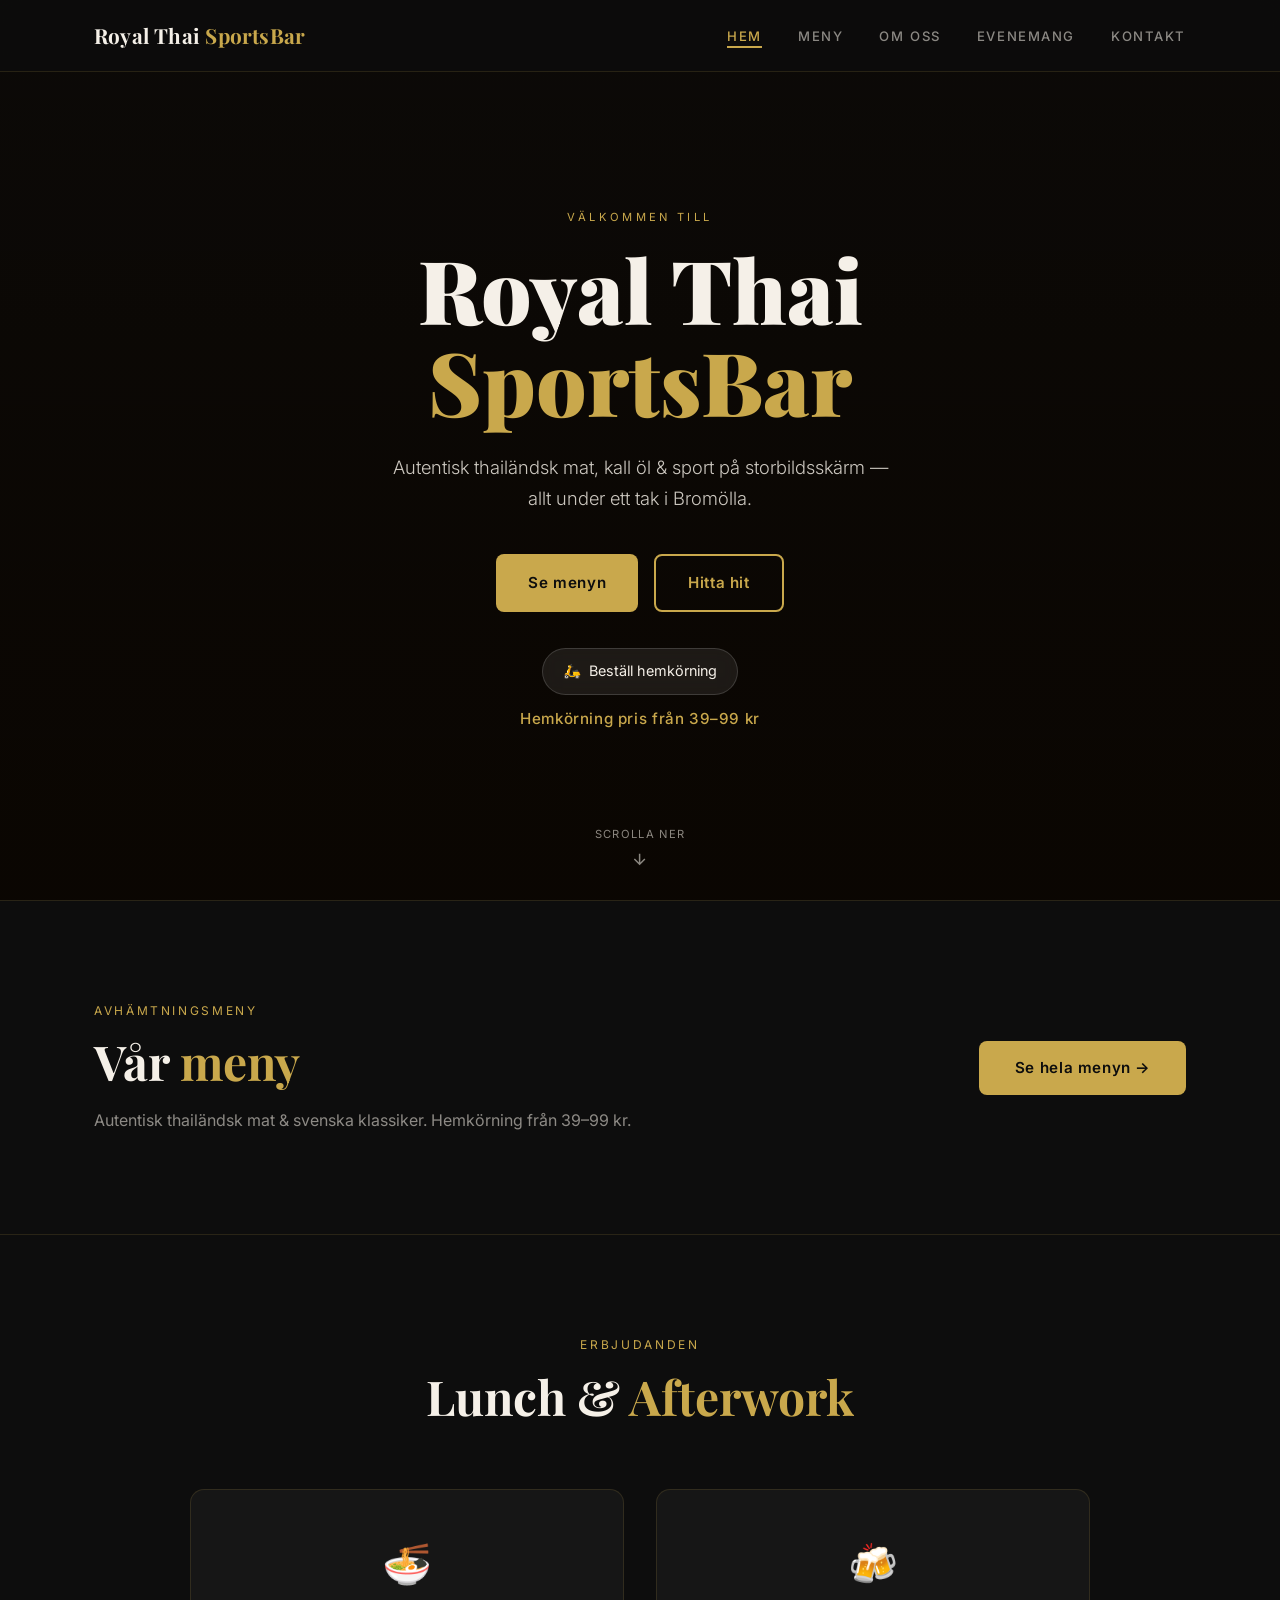
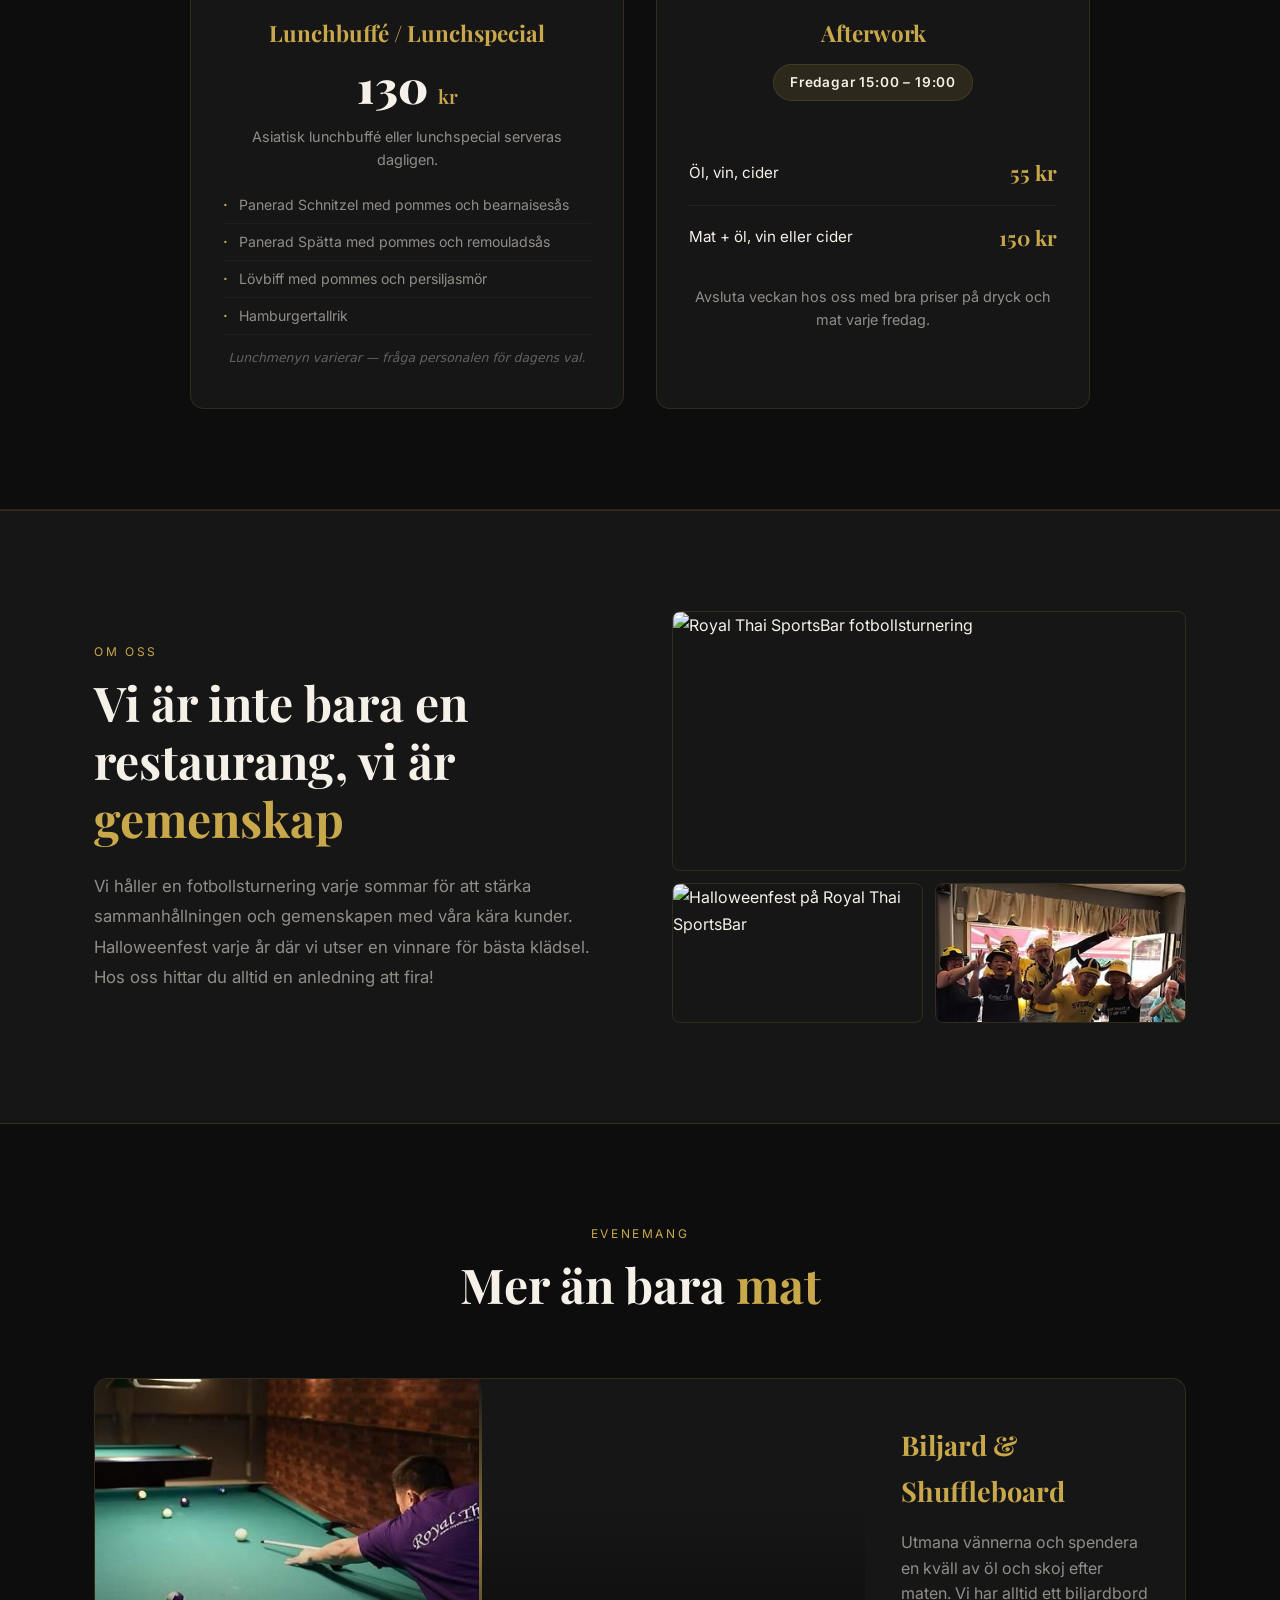
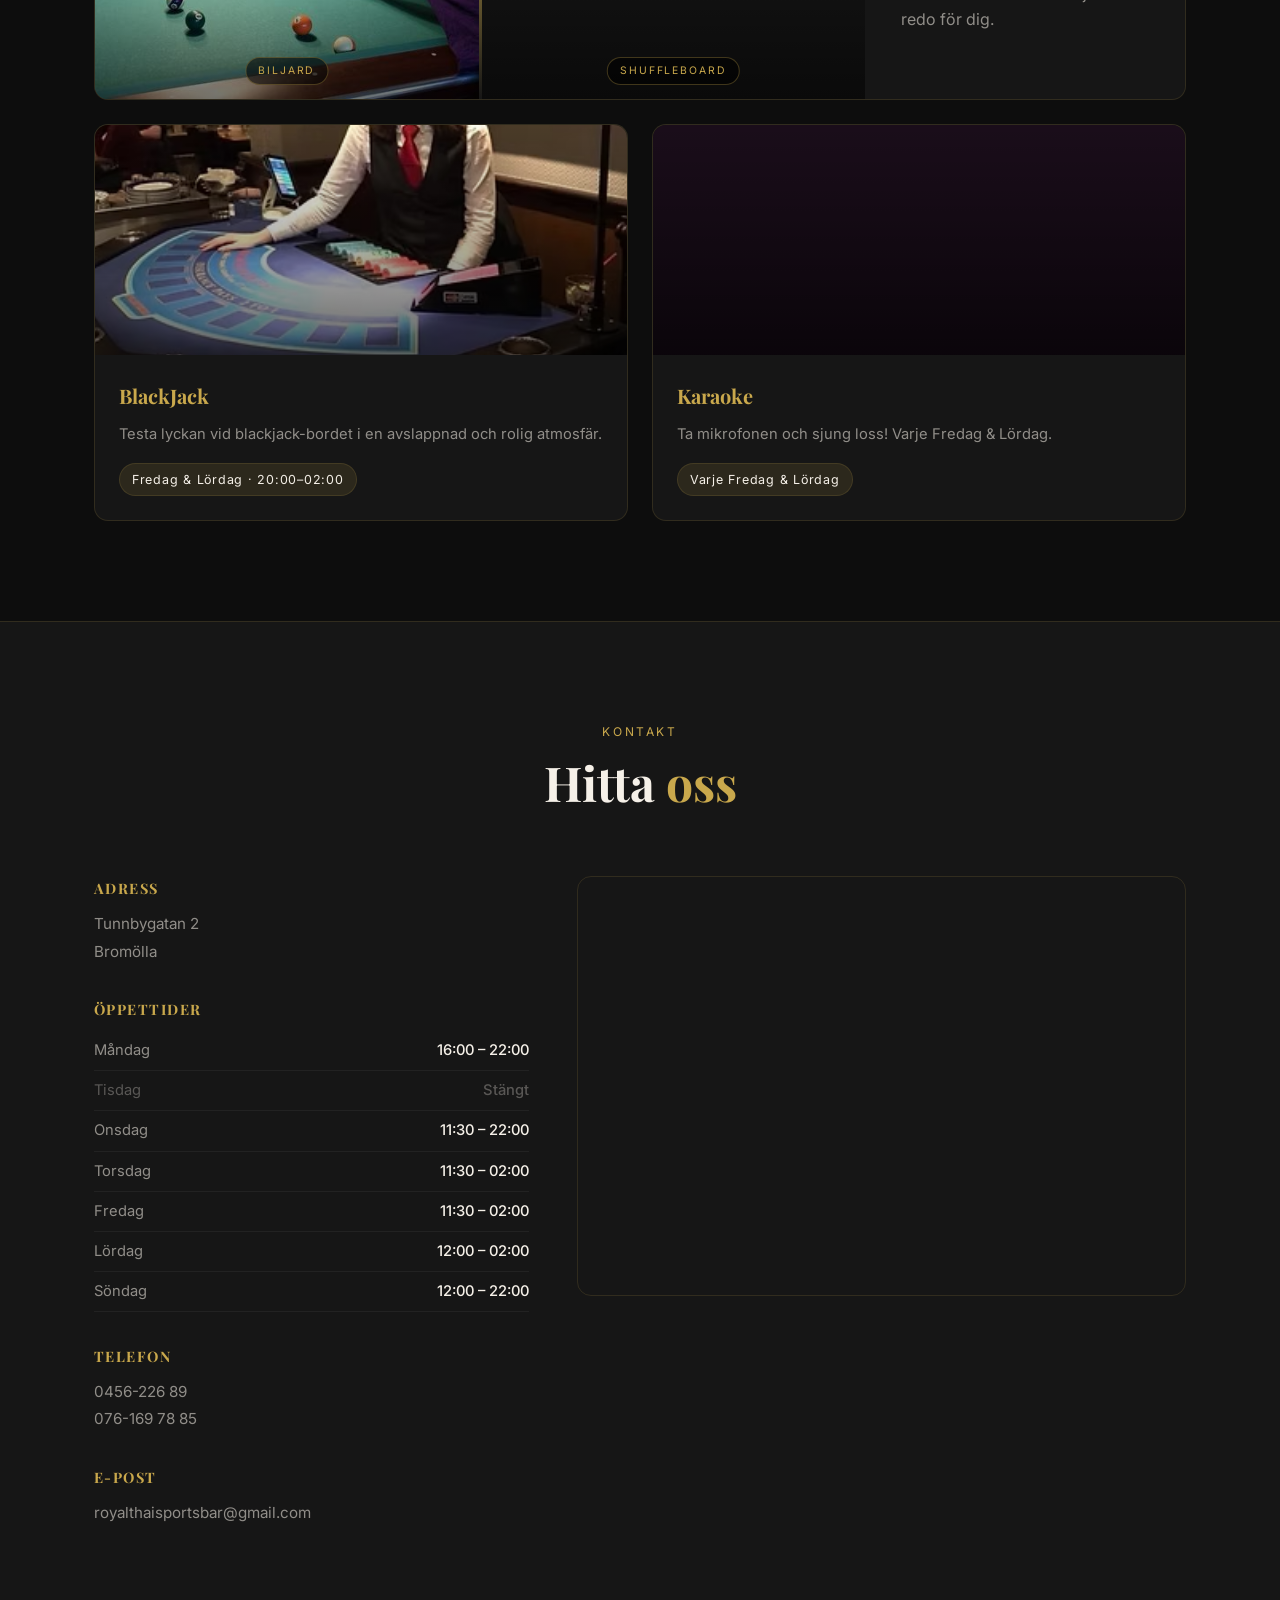
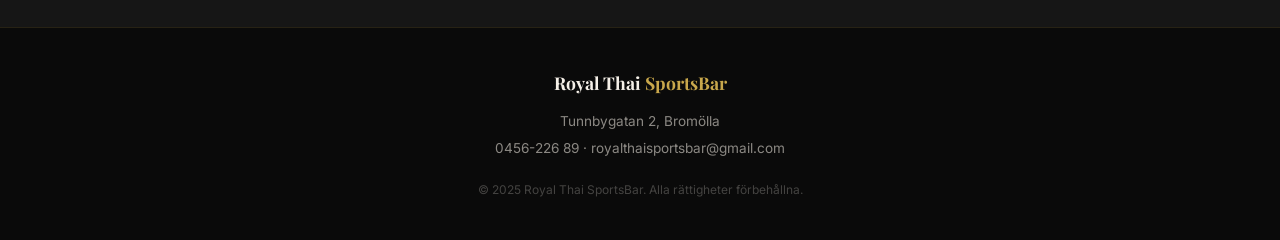
==== commit 293eaac7: "Update menu, styles and task plan as edited in Claude Code" ====
--- a/index.html
+++ b/index.html
@@ -5,7 +5,7 @@
     <meta charset="UTF-8" />
     <meta name="viewport" content="width=device-width, initial-scale=1.0" />
     <meta name="description"
-        content="Autentisk thailändsk mat, kall öl och sport på storbildsskärm. Besök Royal Thai SportsBar i Bromölla. Hemkörning från 39 kr via Foodora." />
+        content="Autentisk thailändsk mat, kall öl och sport på storbildsskärm. Besök Royal Thai SportsBar i Bromölla. Hemkörning från 39 kr." />
     <title>Royal Thai SportsBar — Thailändsk Mat &amp; Sport i Bromölla</title>
 
     <!-- Fonts -->
@@ -94,8 +94,9 @@
             </div>
             <a href="https://www.foodora.se/restaurant/p8kt/royal-thai-sportsbar" target="_blank" rel="noopener"
                 class="foodora-badge" id="foodora-hero">
-                🛵 <span>Mat hemkörning från <strong>39 kr</strong> via Foodora</span>
+                🛵 <span>Beställ hemkörning</span>
             </a>
+            <p class="hero-delivery-note">Hemkörning pris från 39–99 kr</p>
         </div>
         <div class="hero-scroll-hint">
             <span>Scrolla ner</span>
@@ -111,10 +112,55 @@
             <div class="meny-cta-text">
                 <p class="section-eyebrow">Avhämtningsmeny</p>
                 <h2 class="section-title">Vår <span>meny</span></h2>
-                <p class="section-sub">Autentisk thailändsk mat &amp; svenska klassiker. Hemkörning från 39 kr via
-                    Foodora.</p>
+                <p class="section-sub">Autentisk thailändsk mat &amp; svenska klassiker. Hemkörning från 39–99 kr.</p>
             </div>
             <a href="meny.html" class="btn btn-primary meny-cta-btn" id="se-meny-btn">Se hela menyn →</a>
+        </div>
+    </section>
+
+    <!-- ══════════════════════════════════ LUNCH & AFTERWORK ═══════════════════════ -->
+    <section id="erbjudanden" class="section erbjudanden-section">
+        <div class="container">
+            <div class="section-header">
+                <p class="section-eyebrow">Erbjudanden</p>
+                <h2 class="section-title">Lunch &amp; <span>Afterwork</span></h2>
+            </div>
+            <div class="erbjudanden-grid">
+
+                <!-- Lunch -->
+                <div class="erbjudande-card">
+                    <div class="erbjudande-icon">🍜</div>
+                    <h3 class="erbjudande-title">Lunchbuffé / Lunchspecial</h3>
+                    <p class="erbjudande-price">130 <span>kr</span></p>
+                    <p class="erbjudande-desc">Asiatisk lunchbuffé eller lunchspecial serveras dagligen.</p>
+                    <ul class="erbjudande-list">
+                        <li>Panerad Schnitzel med pommes och bearnaisesås</li>
+                        <li>Panerad Spätta med pommes och remouladsås</li>
+                        <li>Lövbiff med pommes och persiljasmör</li>
+                        <li>Hamburgertallrik</li>
+                    </ul>
+                    <p class="erbjudande-note">Lunchmenyn varierar — fråga personalen för dagens val.</p>
+                </div>
+
+                <!-- Afterwork -->
+                <div class="erbjudande-card">
+                    <div class="erbjudande-icon">🍻</div>
+                    <h3 class="erbjudande-title">Afterwork</h3>
+                    <p class="erbjudande-time-label">Fredagar 15:00 – 19:00</p>
+                    <ul class="erbjudande-offers">
+                        <li>
+                            <span class="offer-label">Öl, vin, cider</span>
+                            <span class="offer-price">55 kr</span>
+                        </li>
+                        <li>
+                            <span class="offer-label">Mat + öl, vin eller cider</span>
+                            <span class="offer-price">150 kr</span>
+                        </li>
+                    </ul>
+                    <p class="erbjudande-desc">Avsluta veckan hos oss med bra priser på dryck och mat varje fredag.</p>
+                </div>
+
+            </div>
         </div>
     </section>
 
@@ -141,12 +187,8 @@
                             alt="Halloweenfest på Royal Thai SportsBar" loading="lazy" />
                     </div>
                     <div class="om-img-small">
-                        <img src="https://static.wixstatic.com/media/e10f32_b284ea8e515b40e18ff119b79342d220~mv2.jpg/v1/fill/w_400,h_300,al_c,q_85,usm_0.66_1.00_0.01,enc_avif,quality_auto/e10f32_b284ea8e515b40e18ff119b79342d220~mv2.jpg"
-                            alt="Gemenskap på Royal Thai SportsBar" loading="lazy" />
-                    </div>
-                    <div class="om-img-small">
-                        <img src="https://static.wixstatic.com/media/e10f32_8682d359f7c54677a05fb19a47278e68~mv2.jpg/v1/fill/w_800,h_600,al_c,q_85,usm_0.66_1.00_0.01,enc_avif,quality_auto/e10f32_8682d359f7c54677a05fb19a47278e68~mv2.jpg"
-                            alt="Biljard på Royal Thai SportsBar" loading="lazy" />
+                        <img src="images/e10f32_869220ff788c49d5a21ddf912c2be2cf~mv2.avif"
+                            alt="Gäster firar tillsammans på Royal Thai SportsBar" loading="lazy" />
                     </div>
                 </div>
             </div>
@@ -173,7 +215,6 @@
                     <div class="event-body">
                         <h3 class="event-title">Biljard &amp; Shuffleboard</h3>
                         <p class="event-desc">Utmana vännerna och spendera en kväll av öl och skoj efter maten. Vi har alltid ett biljardbord redo för dig.</p>
-                        <span class="event-time">Löpande</span>
                     </div>
                 </article>
 
--- a/style.css
+++ b/style.css
@@ -666,7 +666,7 @@
 
 .om-img-grid {
     display: grid;
-    grid-template-columns: repeat(3, 1fr);
+    grid-template-columns: repeat(2, 1fr);
     gap: 12px;
 }
 
@@ -679,8 +679,14 @@
     width: 100%;
     height: 100%;
     object-fit: cover;
+    object-position: center;
     display: block;
     transition: transform 0.5s ease;
+}
+
+/* Gemenskap/celebration photo — portrait shot, focus on people's upper bodies */
+.om-img-small img[src*="e10f32_869220ff"] {
+    object-position: center 25%;
 }
 
 .om-img-main:hover img,
@@ -696,6 +702,162 @@
     background: rgba(0, 0, 0, 0.5);
     padding: 4px 10px;
     border-radius: 4px;
+}
+
+/* ═══════════════════════════════════════════════════════════════
+   HERO DELIVERY NOTE
+═══════════════════════════════════════════════════════════════ */
+.hero-delivery-note {
+    margin-top: 12px;
+    font-size: 0.95rem;
+    font-weight: 500;
+    color: var(--color-gold);
+    letter-spacing: 0.04em;
+}
+
+/* ═══════════════════════════════════════════════════════════════
+   ERBJUDANDEN (Lunch & Afterwork)
+═══════════════════════════════════════════════════════════════ */
+.erbjudanden-section {
+    background: var(--color-bg);
+    border-bottom: 1px solid var(--color-border);
+}
+
+.erbjudanden-grid {
+    display: grid;
+    grid-template-columns: 1fr 1fr;
+    gap: 32px;
+    max-width: 900px;
+    margin: 0 auto;
+}
+
+.erbjudande-card {
+    background: var(--color-surface);
+    border: 1px solid var(--color-border);
+    border-radius: var(--radius-lg);
+    padding: 40px 32px;
+    text-align: center;
+    transition: transform var(--transition), box-shadow var(--transition), border-color var(--transition);
+}
+
+.erbjudande-card:hover {
+    transform: translateY(-4px);
+    box-shadow: var(--shadow);
+    border-color: rgba(201, 168, 76, 0.35);
+}
+
+.erbjudande-icon {
+    font-size: 2.5rem;
+    margin-bottom: 16px;
+}
+
+.erbjudande-title {
+    font-family: var(--font-heading);
+    font-size: 1.4rem;
+    font-weight: 700;
+    color: var(--color-gold);
+    margin-bottom: 12px;
+}
+
+.erbjudande-price {
+    font-family: var(--font-heading);
+    font-size: 2.8rem;
+    font-weight: 900;
+    color: var(--color-text);
+    margin-bottom: 16px;
+    line-height: 1;
+}
+
+.erbjudande-price span {
+    font-size: 1.2rem;
+    color: var(--color-gold);
+    font-weight: 600;
+}
+
+.erbjudande-time-label {
+    display: inline-block;
+    font-size: 0.85rem;
+    font-weight: 600;
+    letter-spacing: 0.06em;
+    color: var(--color-text);
+    background: rgba(201, 168, 76, 0.12);
+    border: 1px solid var(--color-border);
+    padding: 6px 16px;
+    border-radius: 20px;
+    margin-bottom: 24px;
+}
+
+.erbjudande-desc {
+    font-size: 0.9rem;
+    color: var(--color-muted);
+    line-height: 1.6;
+    margin-top: 12px;
+}
+
+.erbjudande-list {
+    list-style: none;
+    text-align: left;
+    margin: 16px 0 8px;
+}
+
+.erbjudande-list li {
+    font-size: 0.88rem;
+    color: var(--color-muted);
+    padding: 6px 0;
+    border-bottom: 1px solid rgba(255, 255, 255, 0.04);
+    position: relative;
+    padding-left: 16px;
+}
+
+.erbjudande-list li::before {
+    content: '·';
+    position: absolute;
+    left: 0;
+    color: var(--color-gold);
+    font-weight: 700;
+}
+
+.erbjudande-note {
+    font-size: 0.78rem;
+    color: rgba(245, 240, 232, 0.35);
+    font-style: italic;
+    margin-top: 12px;
+}
+
+.erbjudande-offers {
+    list-style: none;
+    margin: 16px 0;
+}
+
+.erbjudande-offers li {
+    display: flex;
+    justify-content: space-between;
+    align-items: center;
+    padding: 14px 0;
+    border-bottom: 1px solid rgba(255, 255, 255, 0.06);
+}
+
+.erbjudande-offers li:last-child {
+    border-bottom: none;
+}
+
+.offer-label {
+    font-size: 0.95rem;
+    color: var(--color-text);
+}
+
+.offer-price {
+    font-family: var(--font-heading);
+    font-size: 1.3rem;
+    font-weight: 700;
+    color: var(--color-gold);
+    white-space: nowrap;
+}
+
+@media (max-width: 640px) {
+    .erbjudanden-grid {
+        grid-template-columns: 1fr;
+    }
 }
 
 /* ═══════════════════════════════════════════════════════════════
@@ -1081,7 +1243,7 @@
 
     /* Om Oss */
     .om-img-grid {
-        grid-template-columns: 1fr 1fr;
+        grid-template-columns: 1fr;
     }
 
     /* Accordion */
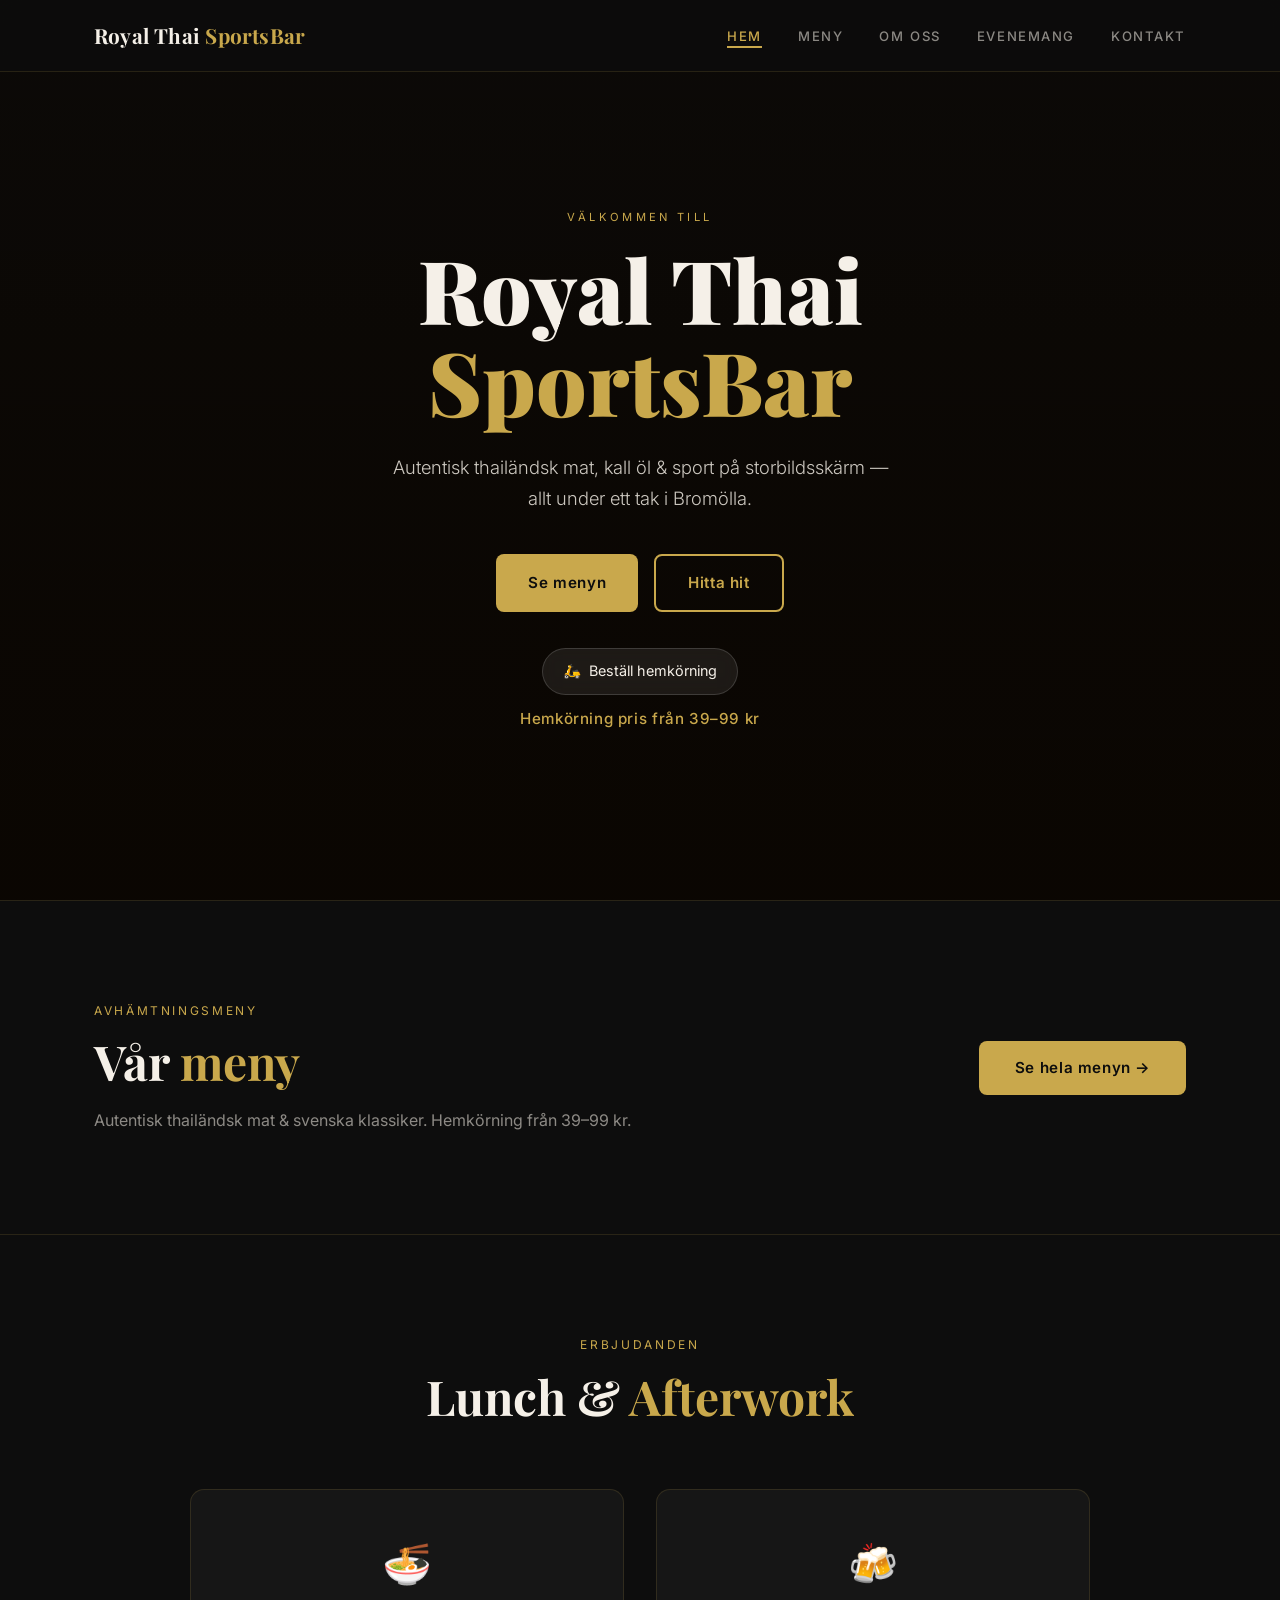
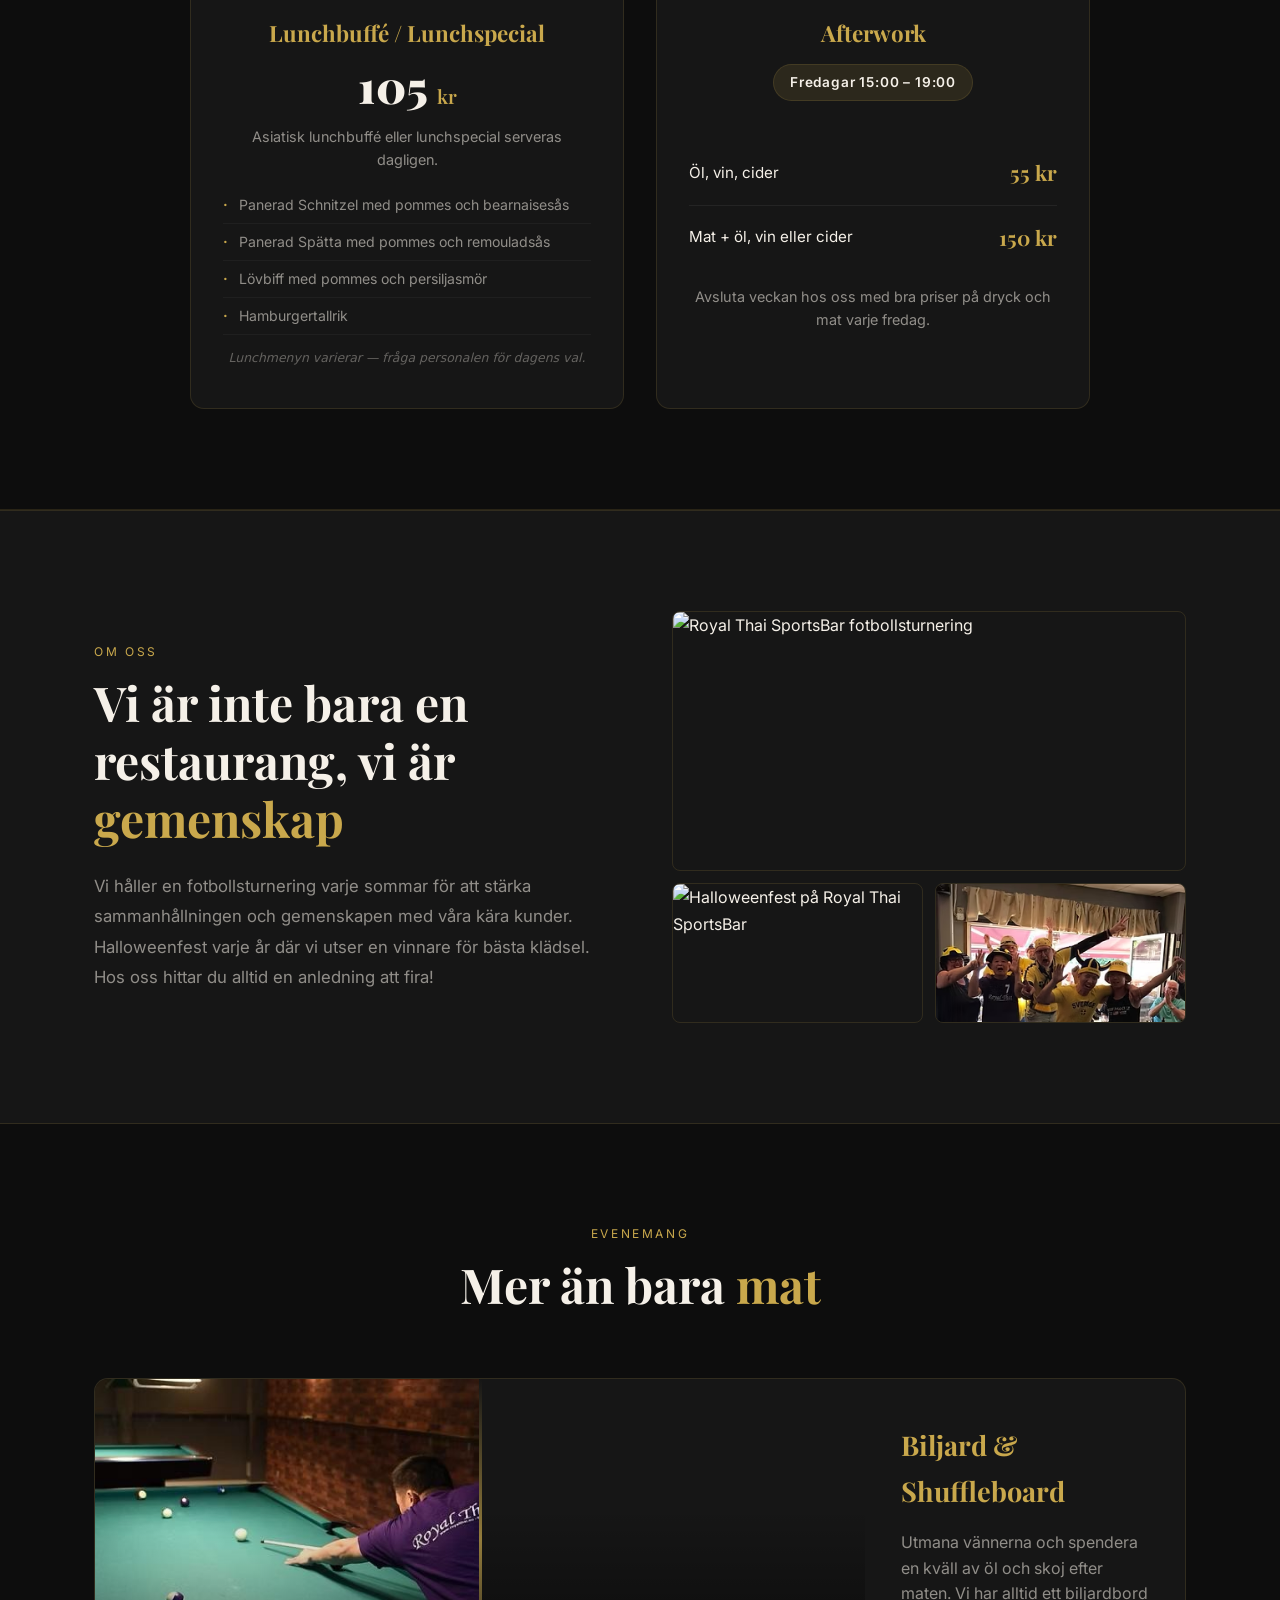
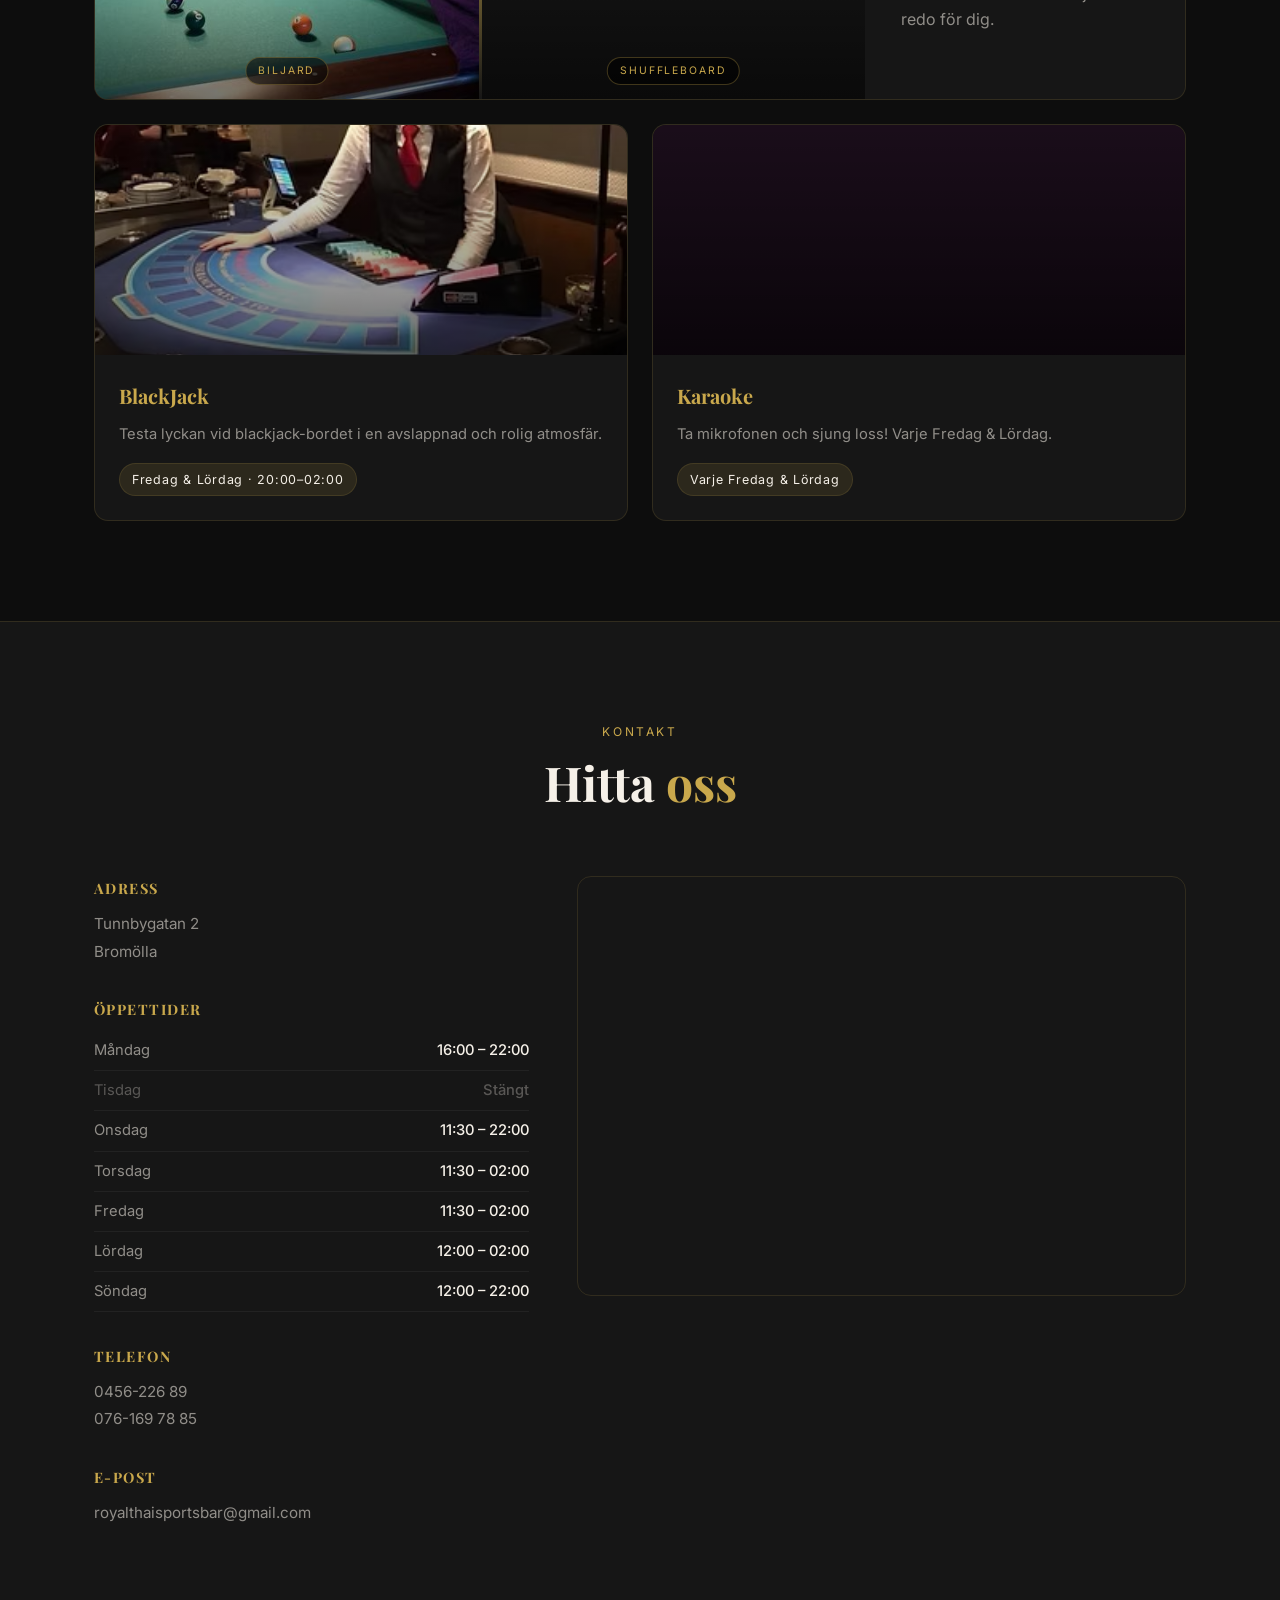
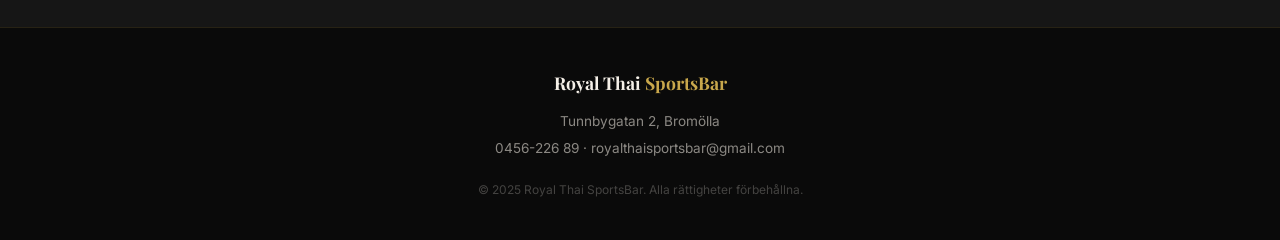
==== commit e2c3cf01: "Integrering av Google Sheets för menyhantering - Lägg till Google Sheets CSV-parser i meny.html - Sk" ====
--- a/index.html
+++ b/index.html
@@ -98,12 +98,6 @@
             </a>
             <p class="hero-delivery-note">Hemkörning pris från 39–99 kr</p>
         </div>
-        <div class="hero-scroll-hint">
-            <span>Scrolla ner</span>
-            <svg viewBox="0 0 24 24" fill="none" stroke="currentColor" stroke-width="2">
-                <path d="M12 5v14M5 12l7 7 7-7" />
-            </svg>
-        </div>
     </section>
 
     <!-- ══════════════════════════════════ MENY CTA ═══════════════════════════════ -->
@@ -131,7 +125,7 @@
                 <div class="erbjudande-card">
                     <div class="erbjudande-icon">🍜</div>
                     <h3 class="erbjudande-title">Lunchbuffé / Lunchspecial</h3>
-                    <p class="erbjudande-price">130 <span>kr</span></p>
+                    <p class="erbjudande-price">105 <span>kr</span></p>
                     <p class="erbjudande-desc">Asiatisk lunchbuffé eller lunchspecial serveras dagligen.</p>
                     <ul class="erbjudande-list">
                         <li>Panerad Schnitzel med pommes och bearnaisesås</li>
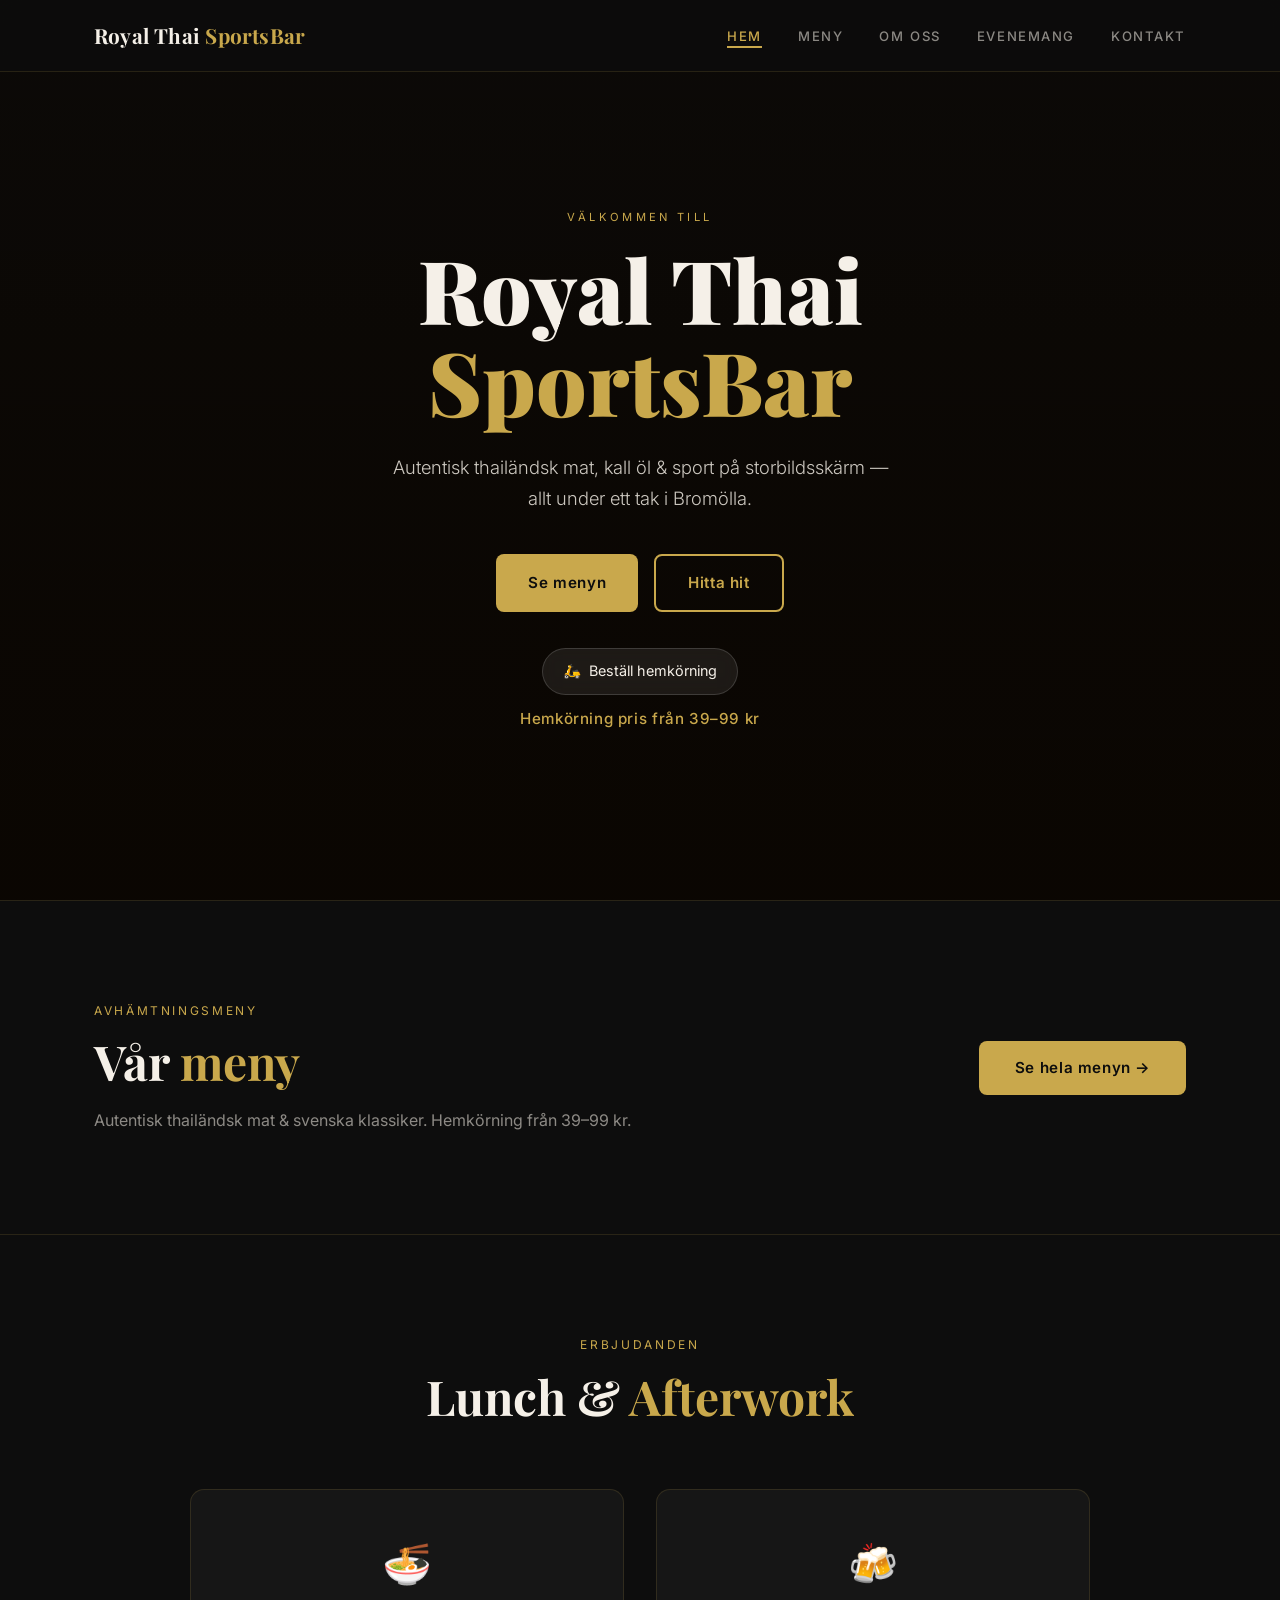
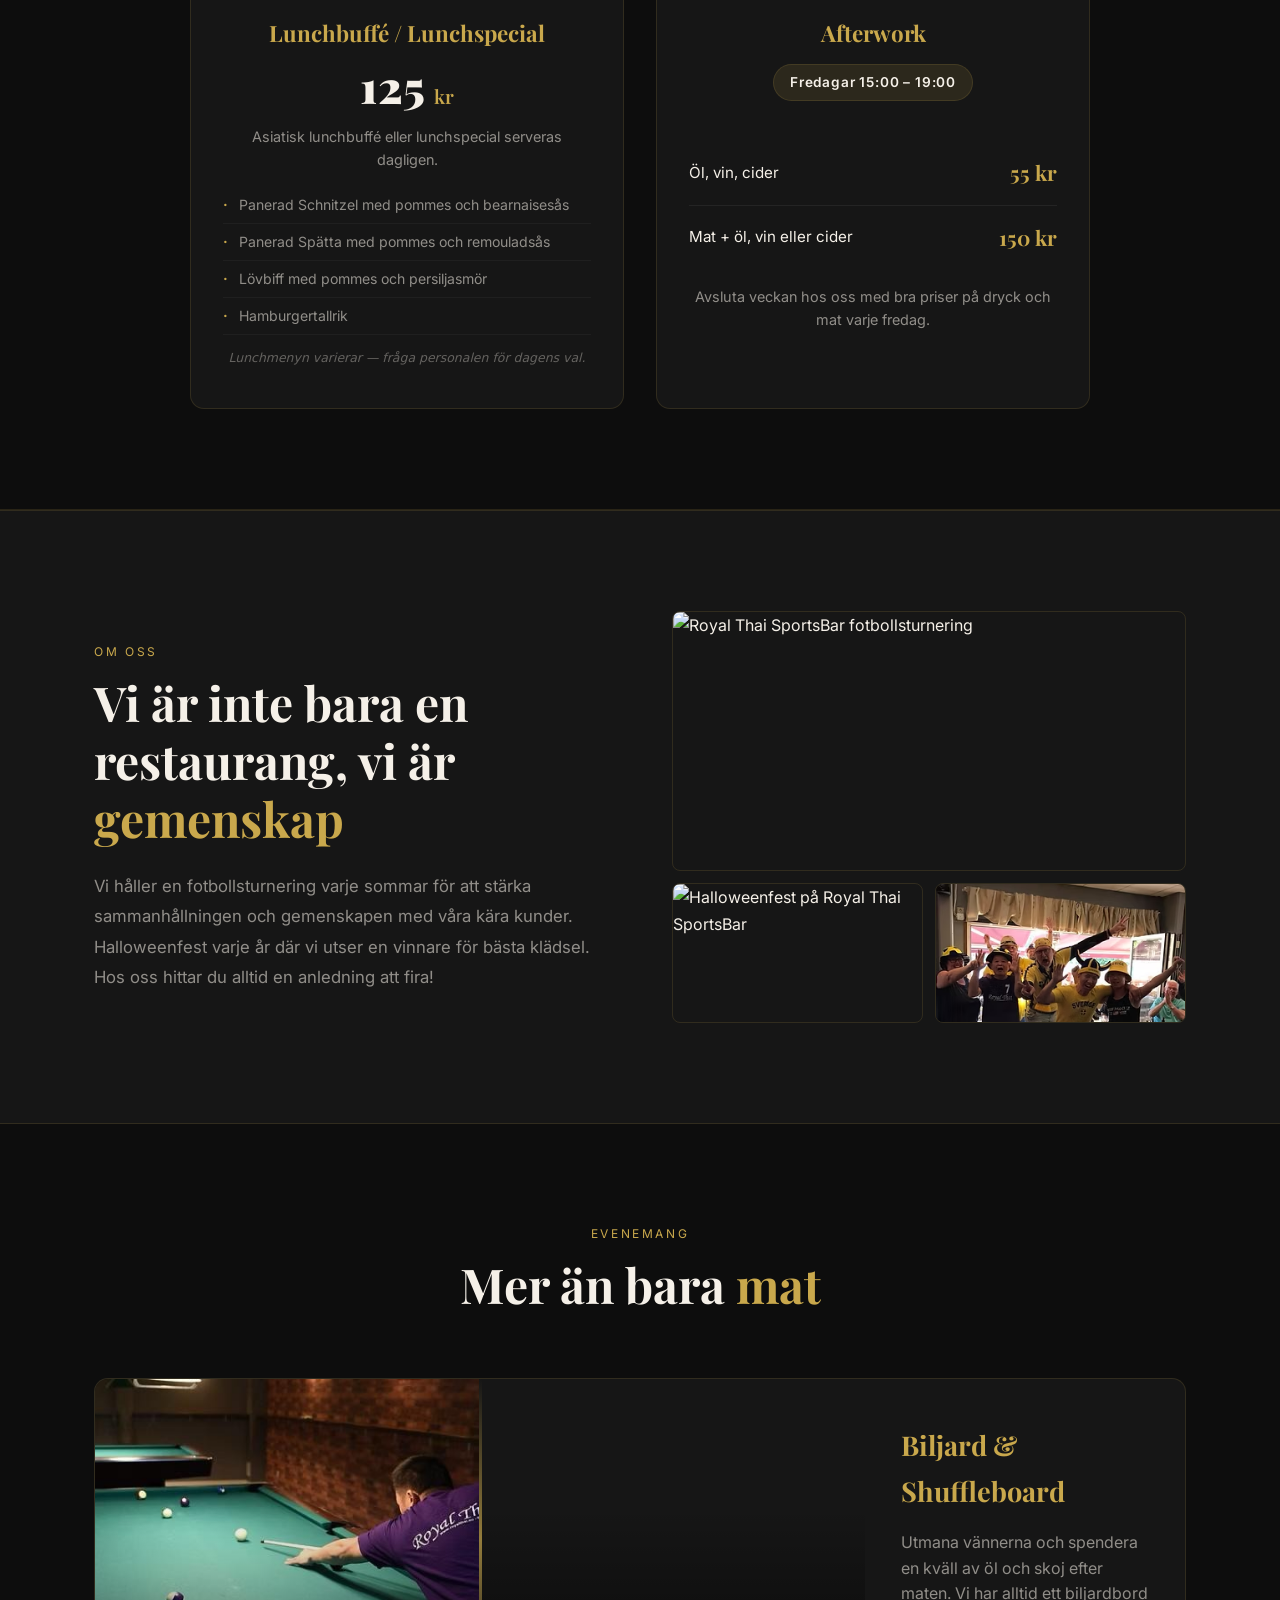
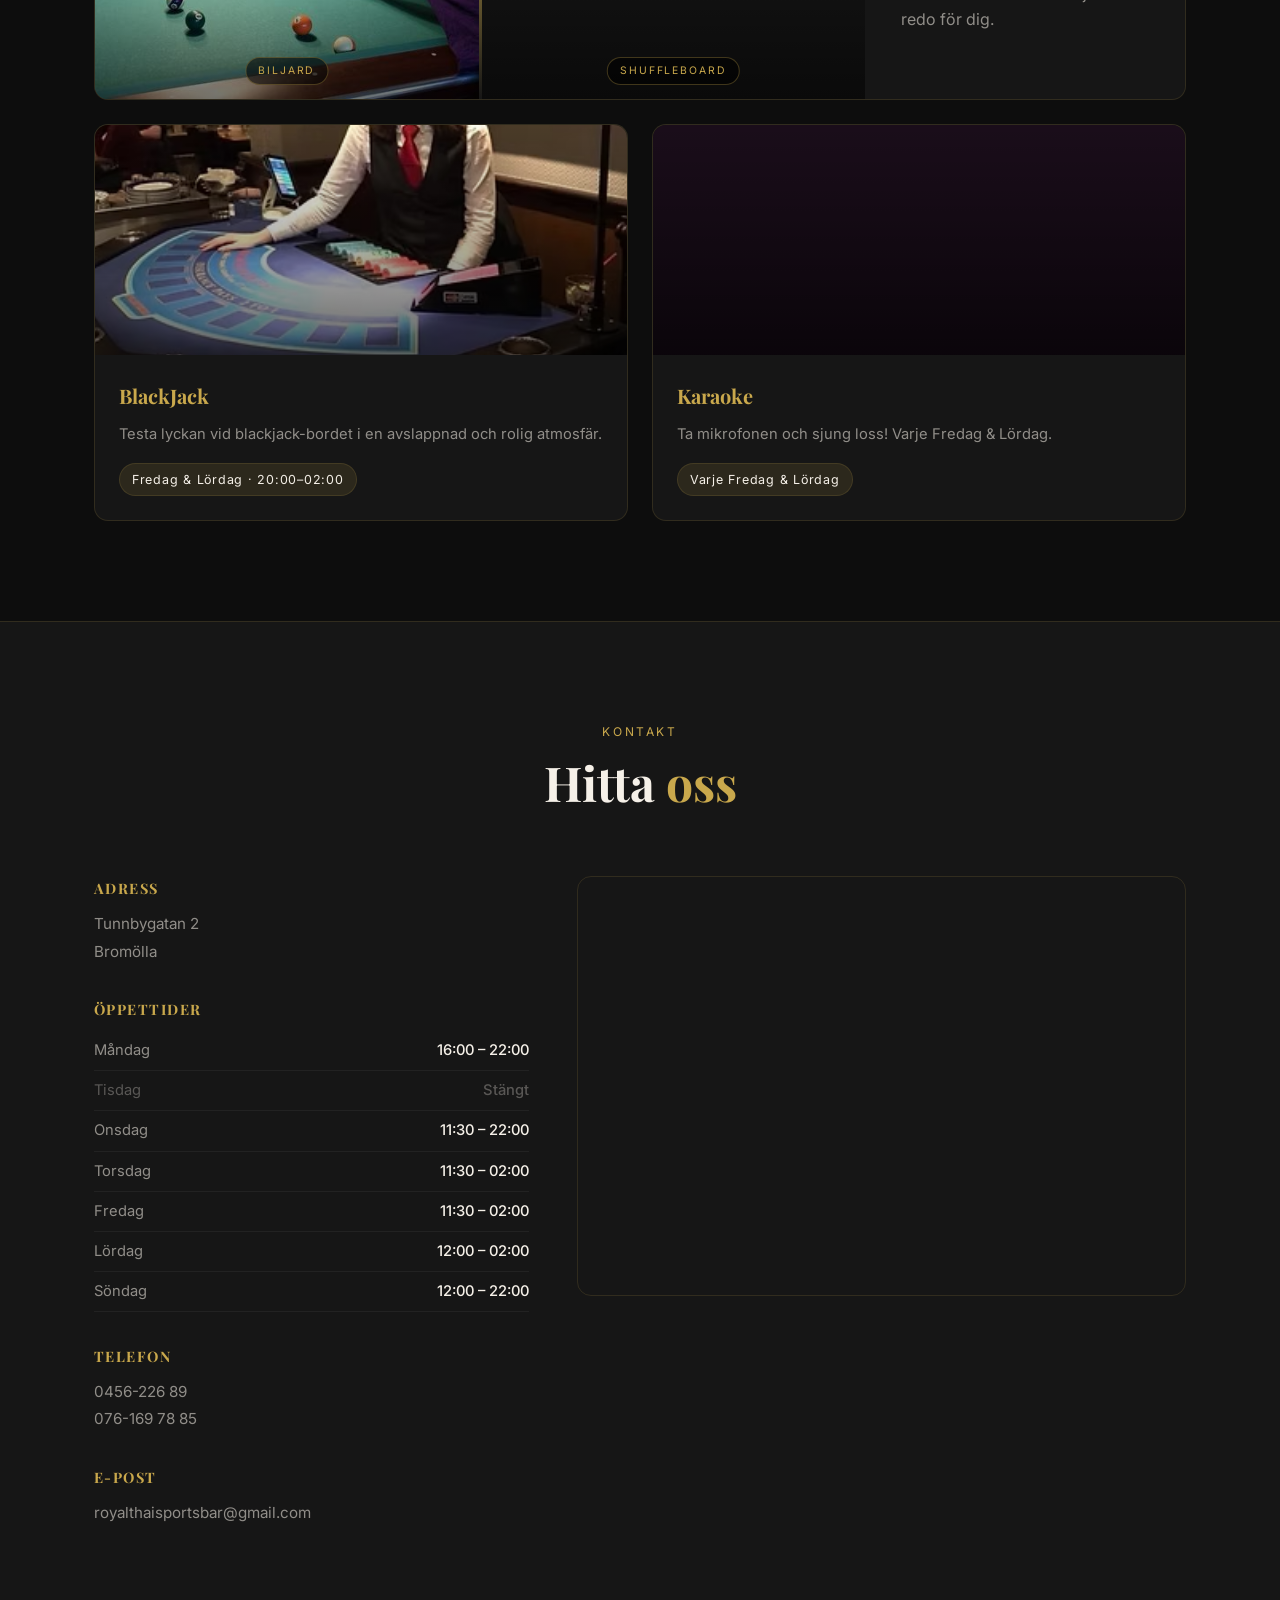
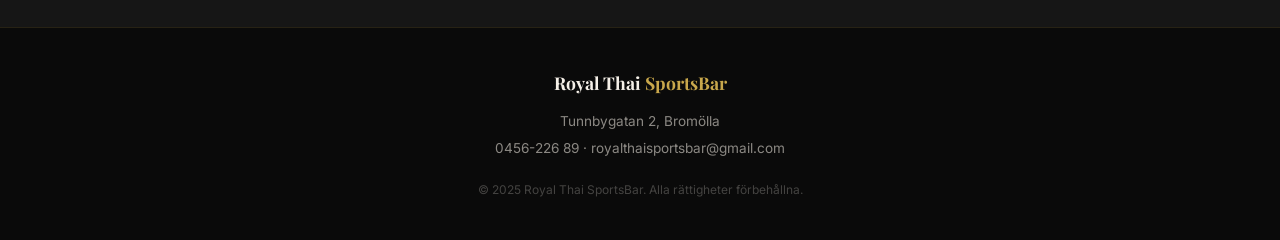
==== commit 01dc70a0: "Uppdaterar priser: lunch 125 kr, menypriser från handskriven prislista Co-Authored-By: Claude Sonnet" ====
--- a/index.html
+++ b/index.html
@@ -125,7 +125,7 @@
                 <div class="erbjudande-card">
                     <div class="erbjudande-icon">🍜</div>
                     <h3 class="erbjudande-title">Lunchbuffé / Lunchspecial</h3>
-                    <p class="erbjudande-price">105 <span>kr</span></p>
+                    <p class="erbjudande-price">125 <span>kr</span></p>
                     <p class="erbjudande-desc">Asiatisk lunchbuffé eller lunchspecial serveras dagligen.</p>
                     <ul class="erbjudande-list">
                         <li>Panerad Schnitzel med pommes och bearnaisesås</li>
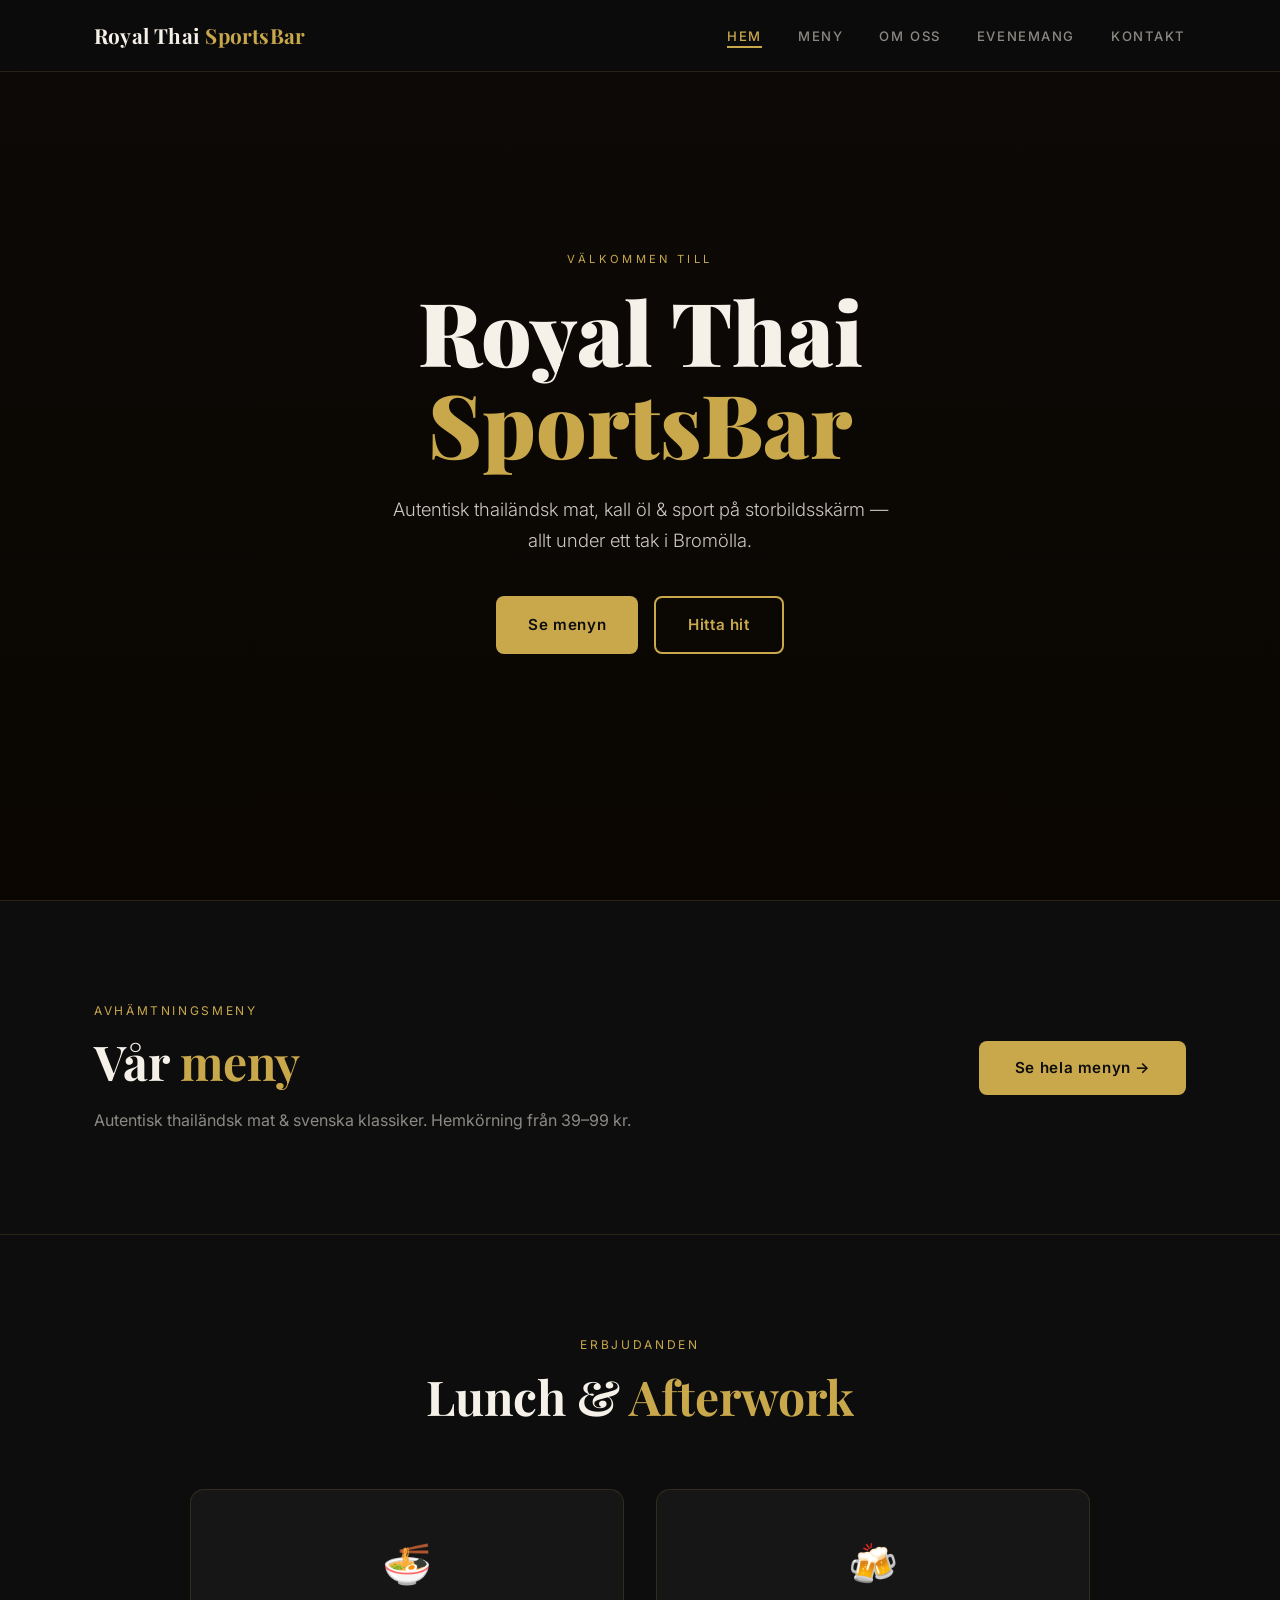
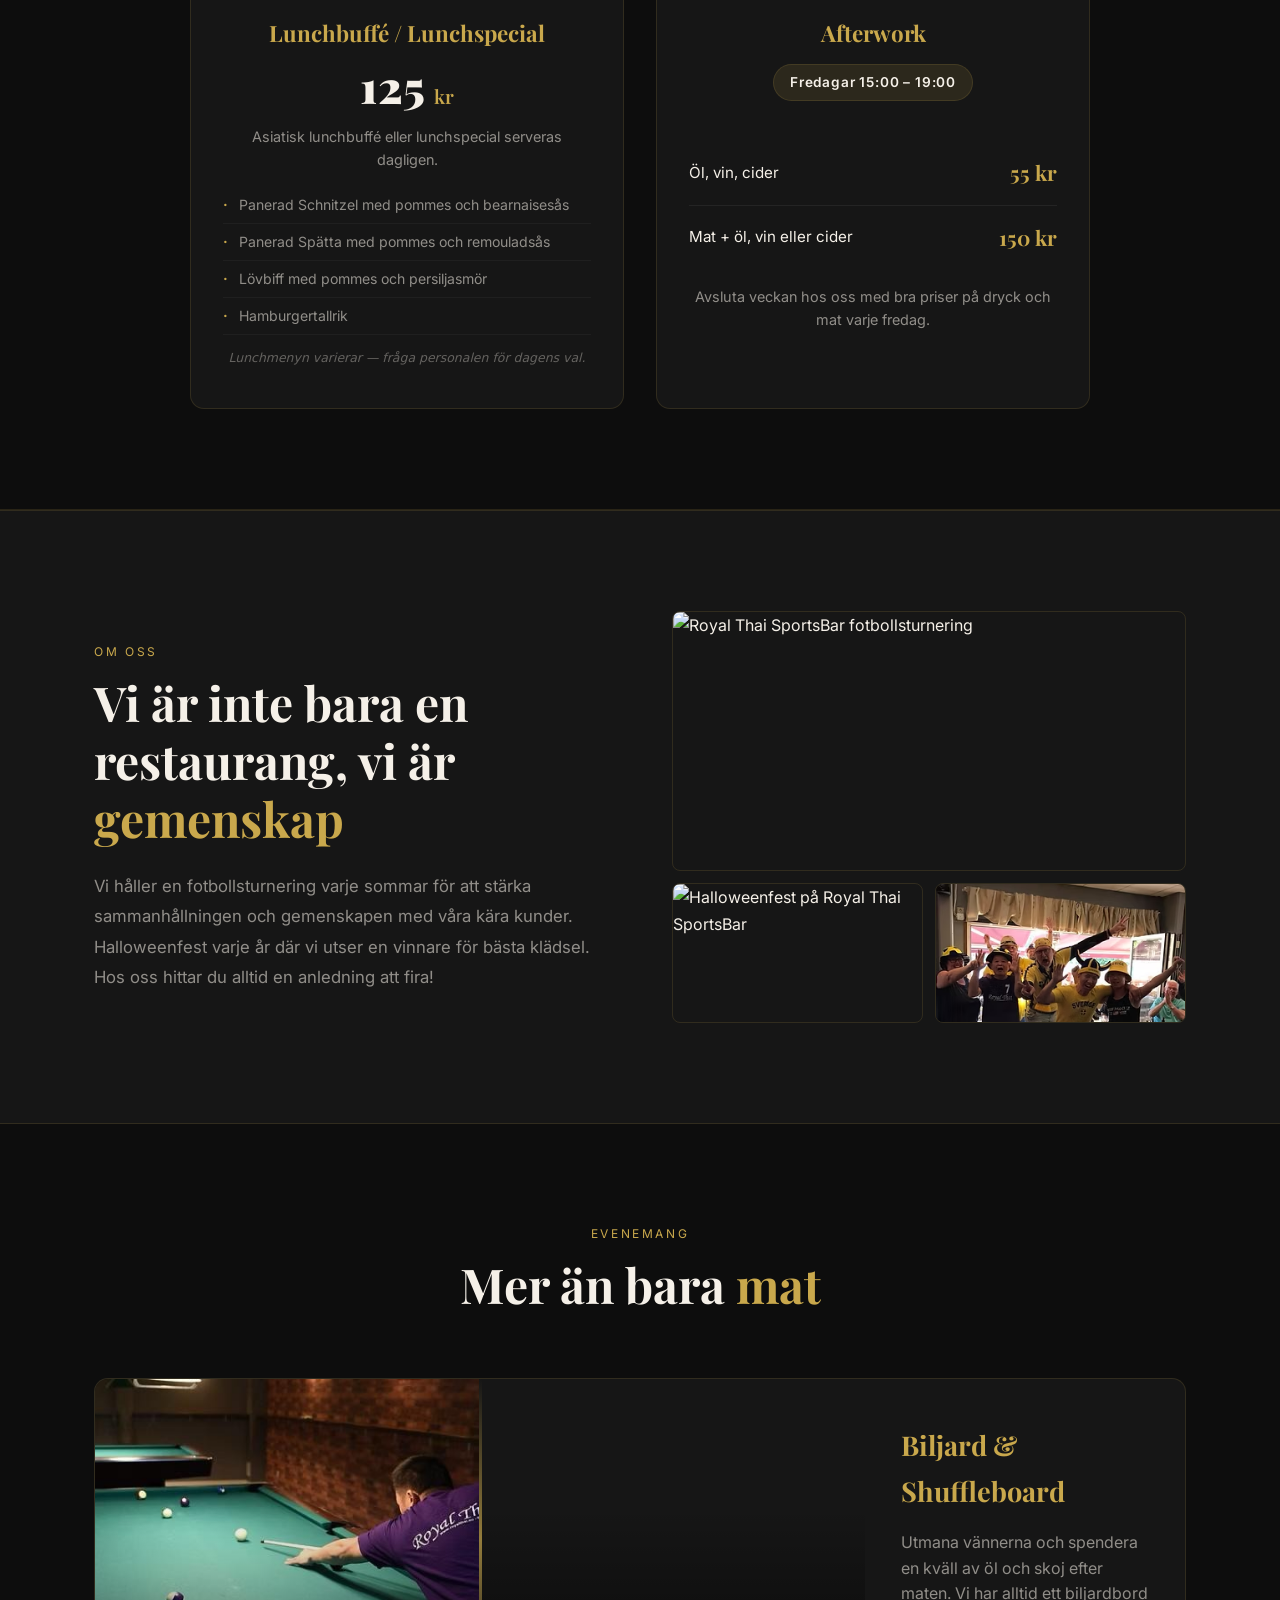
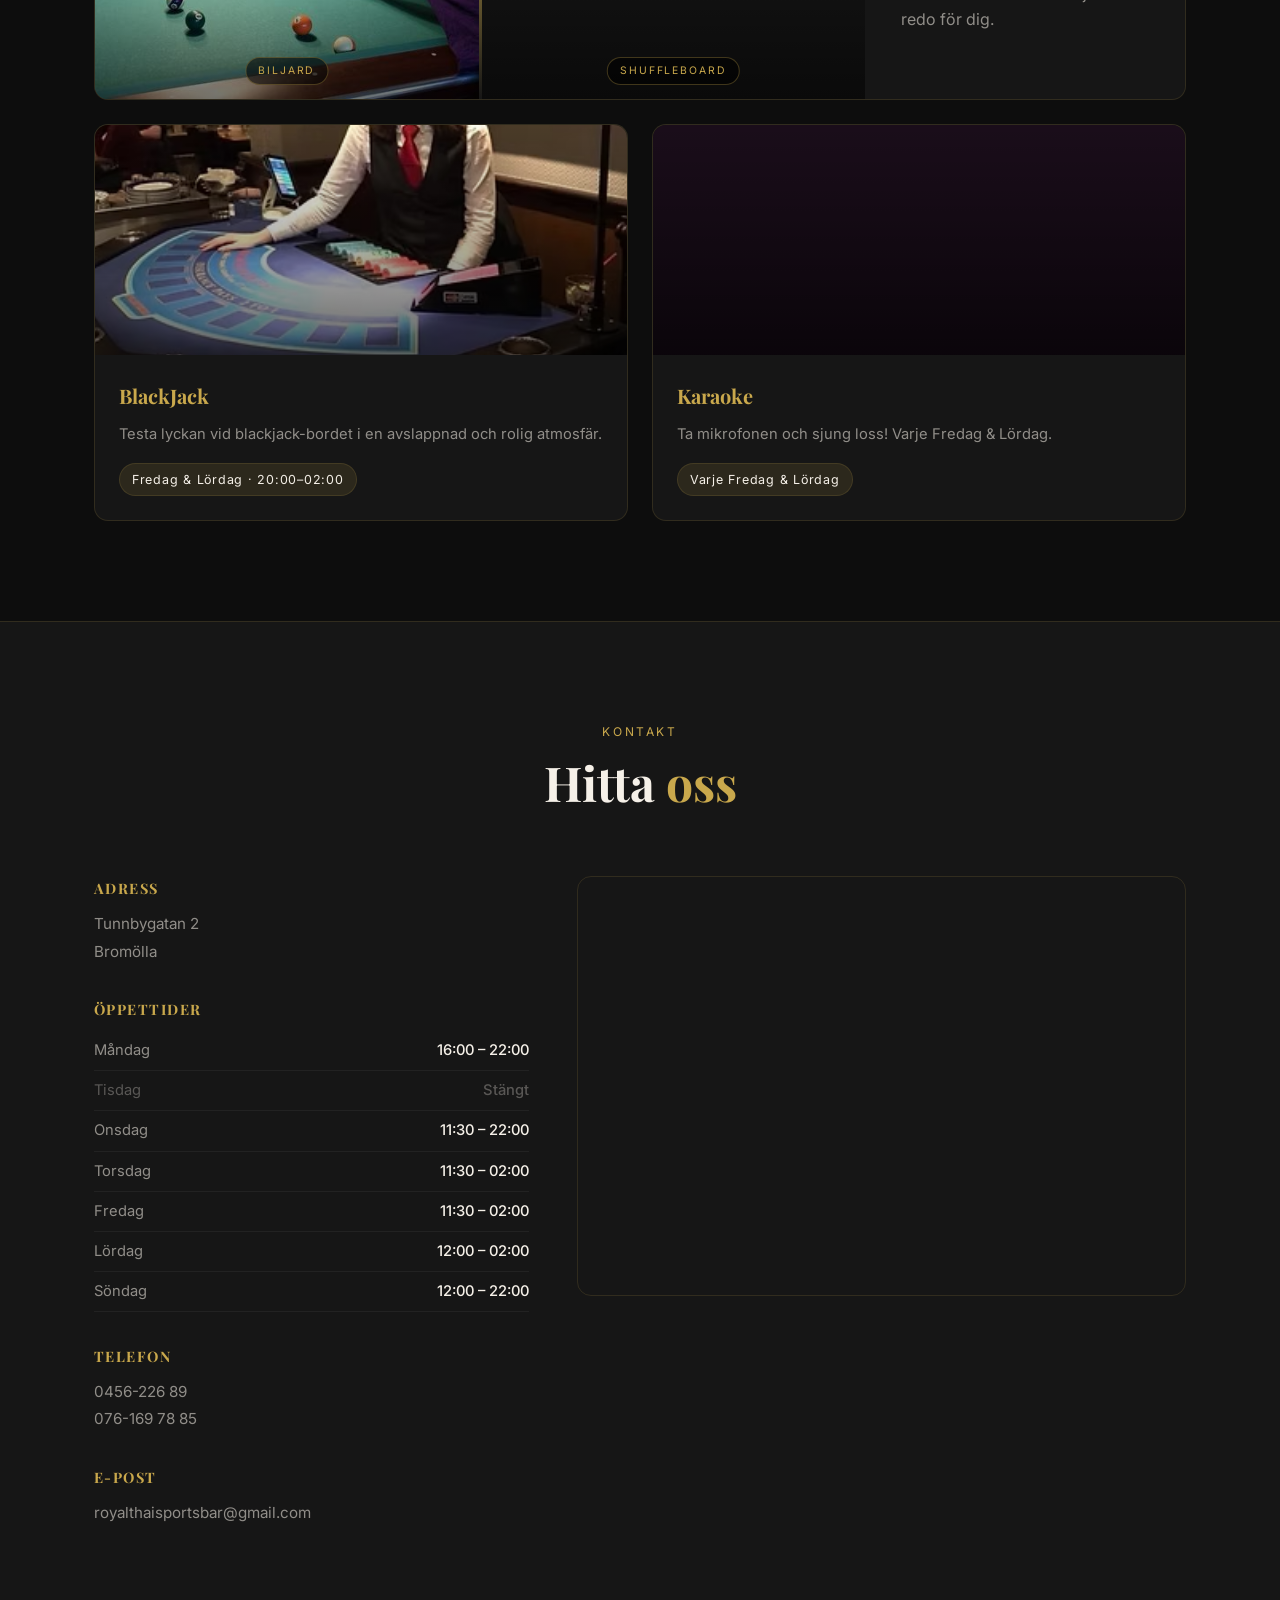
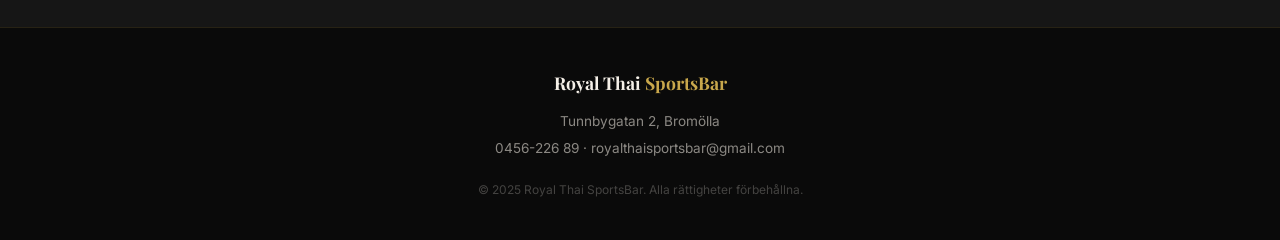
==== commit f3c66da4: "Koppla Google Sheets till menyn och ta bort Foodora-knappen - Lägger till Google Sheet ID i meny.htm" ====
--- a/index.html
+++ b/index.html
@@ -92,11 +92,6 @@
                 <a href="meny.html" class="btn btn-primary">Se menyn</a>
                 <a href="#kontakt" class="btn btn-outline">Hitta hit</a>
             </div>
-            <a href="https://www.foodora.se/restaurant/p8kt/royal-thai-sportsbar" target="_blank" rel="noopener"
-                class="foodora-badge" id="foodora-hero">
-                🛵 <span>Beställ hemkörning</span>
-            </a>
-            <p class="hero-delivery-note">Hemkörning pris från 39–99 kr</p>
         </div>
     </section>
 
--- a/style.css
+++ b/style.css
@@ -409,25 +409,6 @@
     margin-bottom: 36px;
 }
 
-.foodora-badge {
-    display: inline-flex;
-    align-items: center;
-    gap: 8px;
-    padding: 10px 20px;
-    border-radius: 40px;
-    background: rgba(255, 255, 255, 0.08);
-    border: 1px solid rgba(255, 255, 255, 0.15);
-    backdrop-filter: blur(8px);
-    font-size: 0.9rem;
-    color: var(--color-text);
-    transition: var(--transition);
-}
-
-.foodora-badge:hover {
-    background: rgba(255, 255, 255, 0.14);
-    border-color: var(--color-gold-dim);
-}
-
 .hero-scroll-hint {
     position: absolute;
     bottom: 32px;
@@ -595,27 +576,6 @@
     margin-inline: auto;
 }
 
-.meny-foodora {
-    display: flex;
-    flex-direction: column;
-    align-items: center;
-    gap: 16px;
-    margin-top: 56px;
-    padding: 40px 24px;
-    background: var(--color-surface);
-    border: 1px solid var(--color-border);
-    border-radius: var(--radius-lg);
-    max-width: 480px;
-    margin-inline: auto;
-}
-
-.meny-foodora p {
-    font-family: var(--font-heading);
-    font-size: 1.3rem;
-    font-weight: 600;
-    color: var(--color-text);
-}
-
 /* ═══════════════════════════════════════════════════════════════
    OM OSS
 ═══════════════════════════════════════════════════════════════ */
@@ -704,16 +664,6 @@
     border-radius: 4px;
 }
 
-/* ═══════════════════════════════════════════════════════════════
-   HERO DELIVERY NOTE
-═══════════════════════════════════════════════════════════════ */
-.hero-delivery-note {
-    margin-top: 12px;
-    font-size: 0.95rem;
-    font-weight: 500;
-    color: var(--color-gold);
-    letter-spacing: 0.04em;
-}
 
 /* ═══════════════════════════════════════════════════════════════
    ERBJUDANDEN (Lunch & Afterwork)
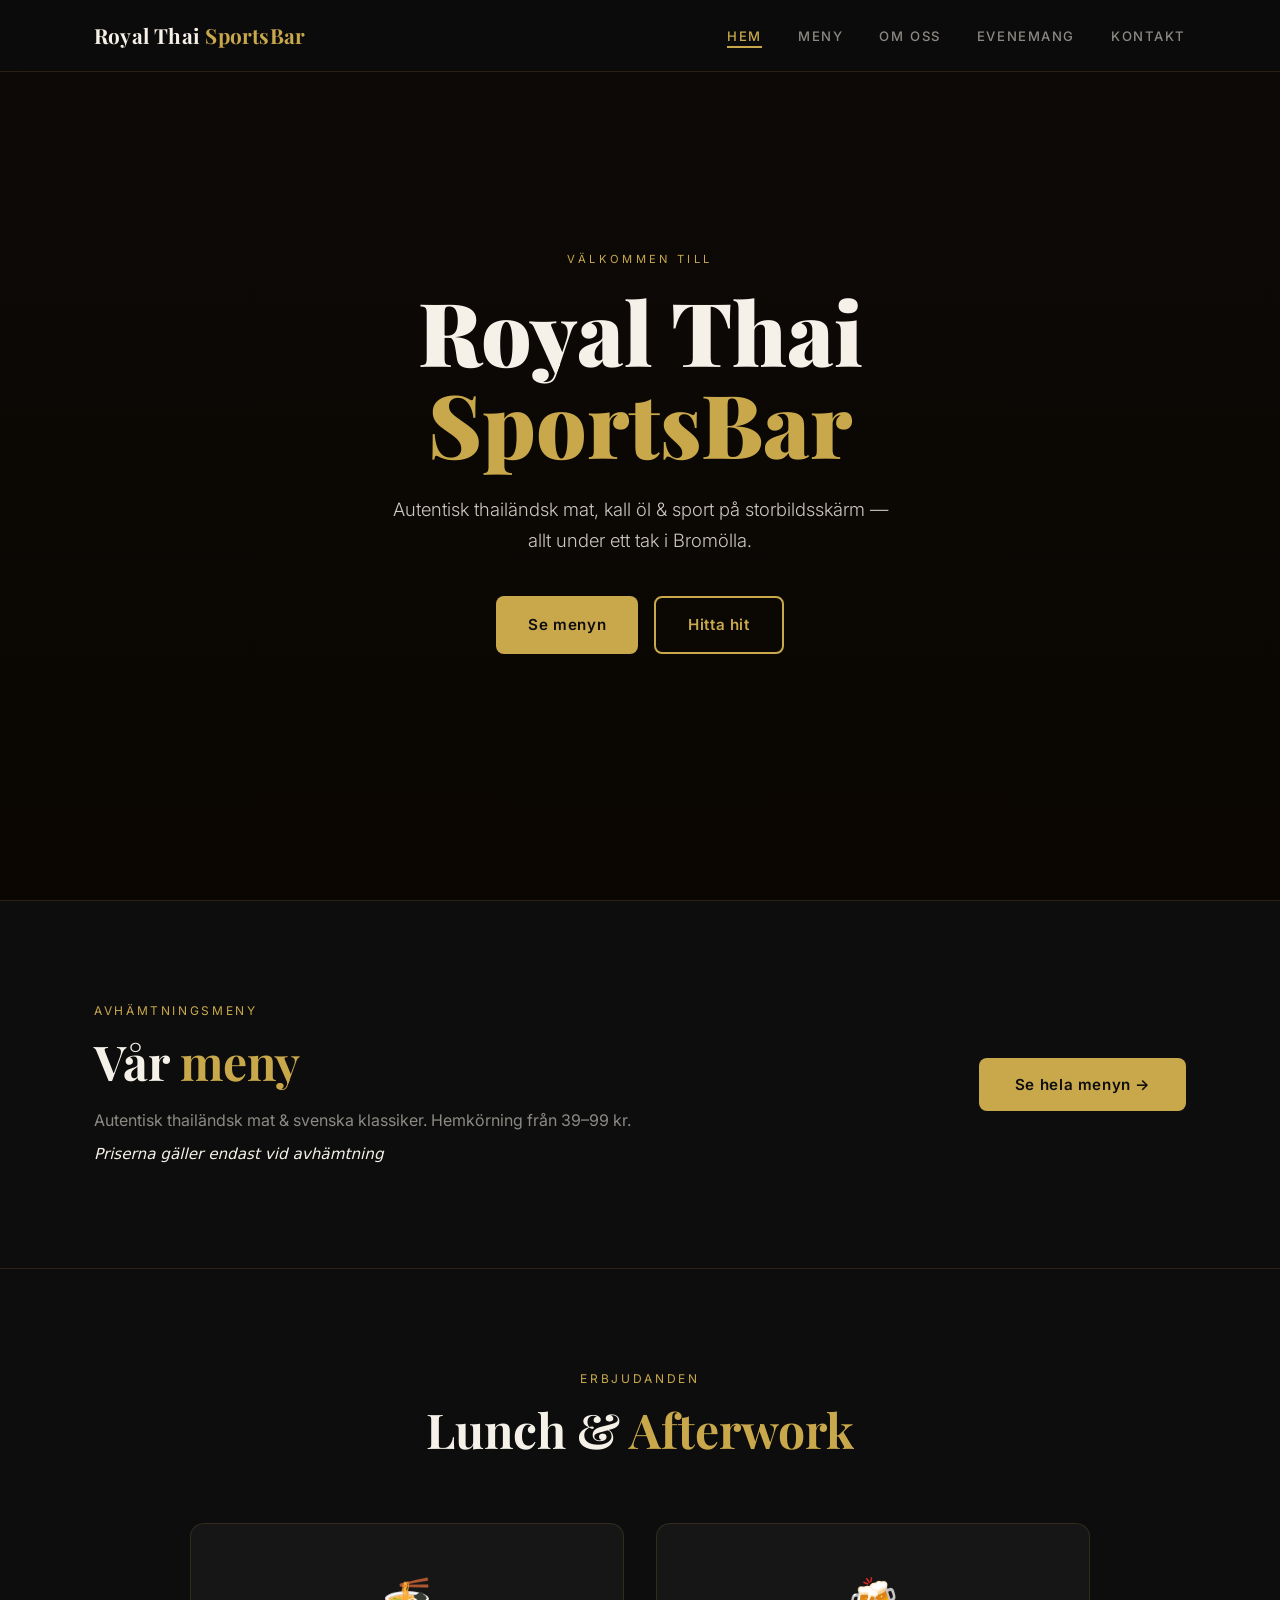
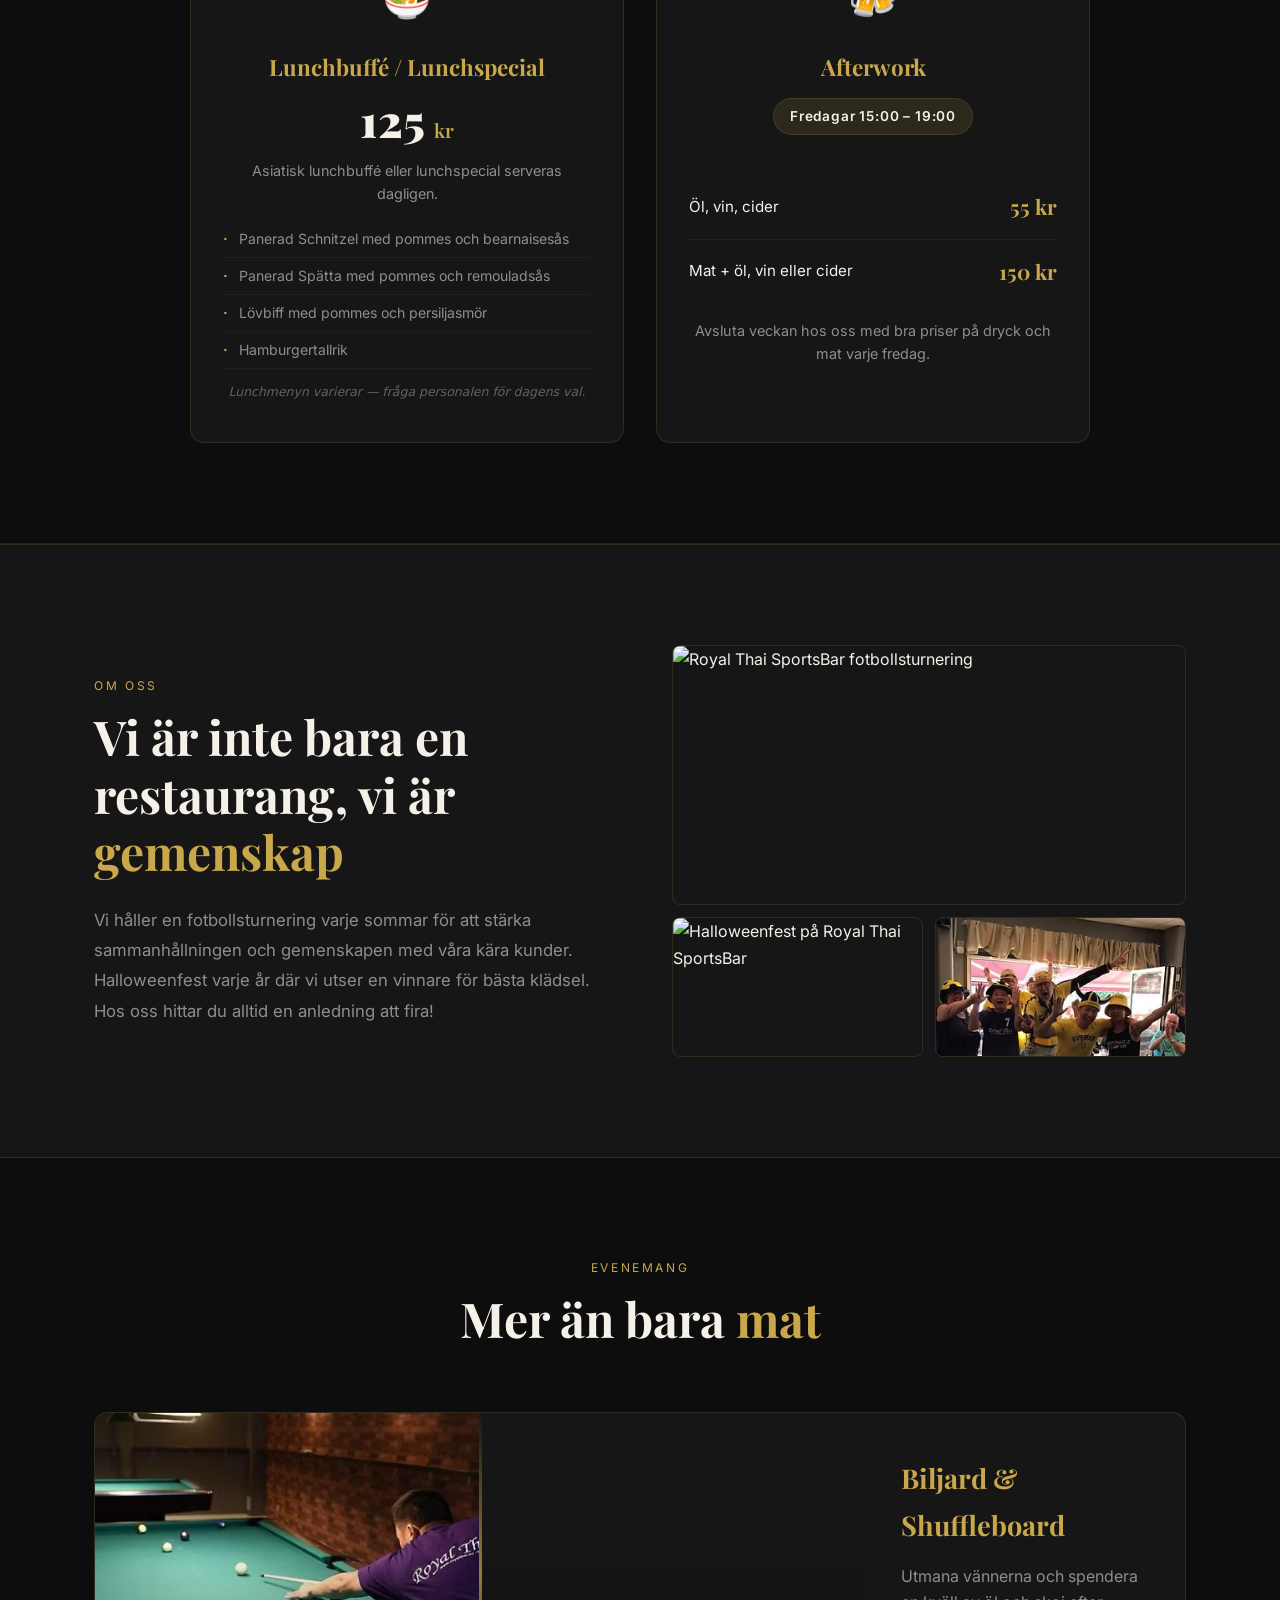
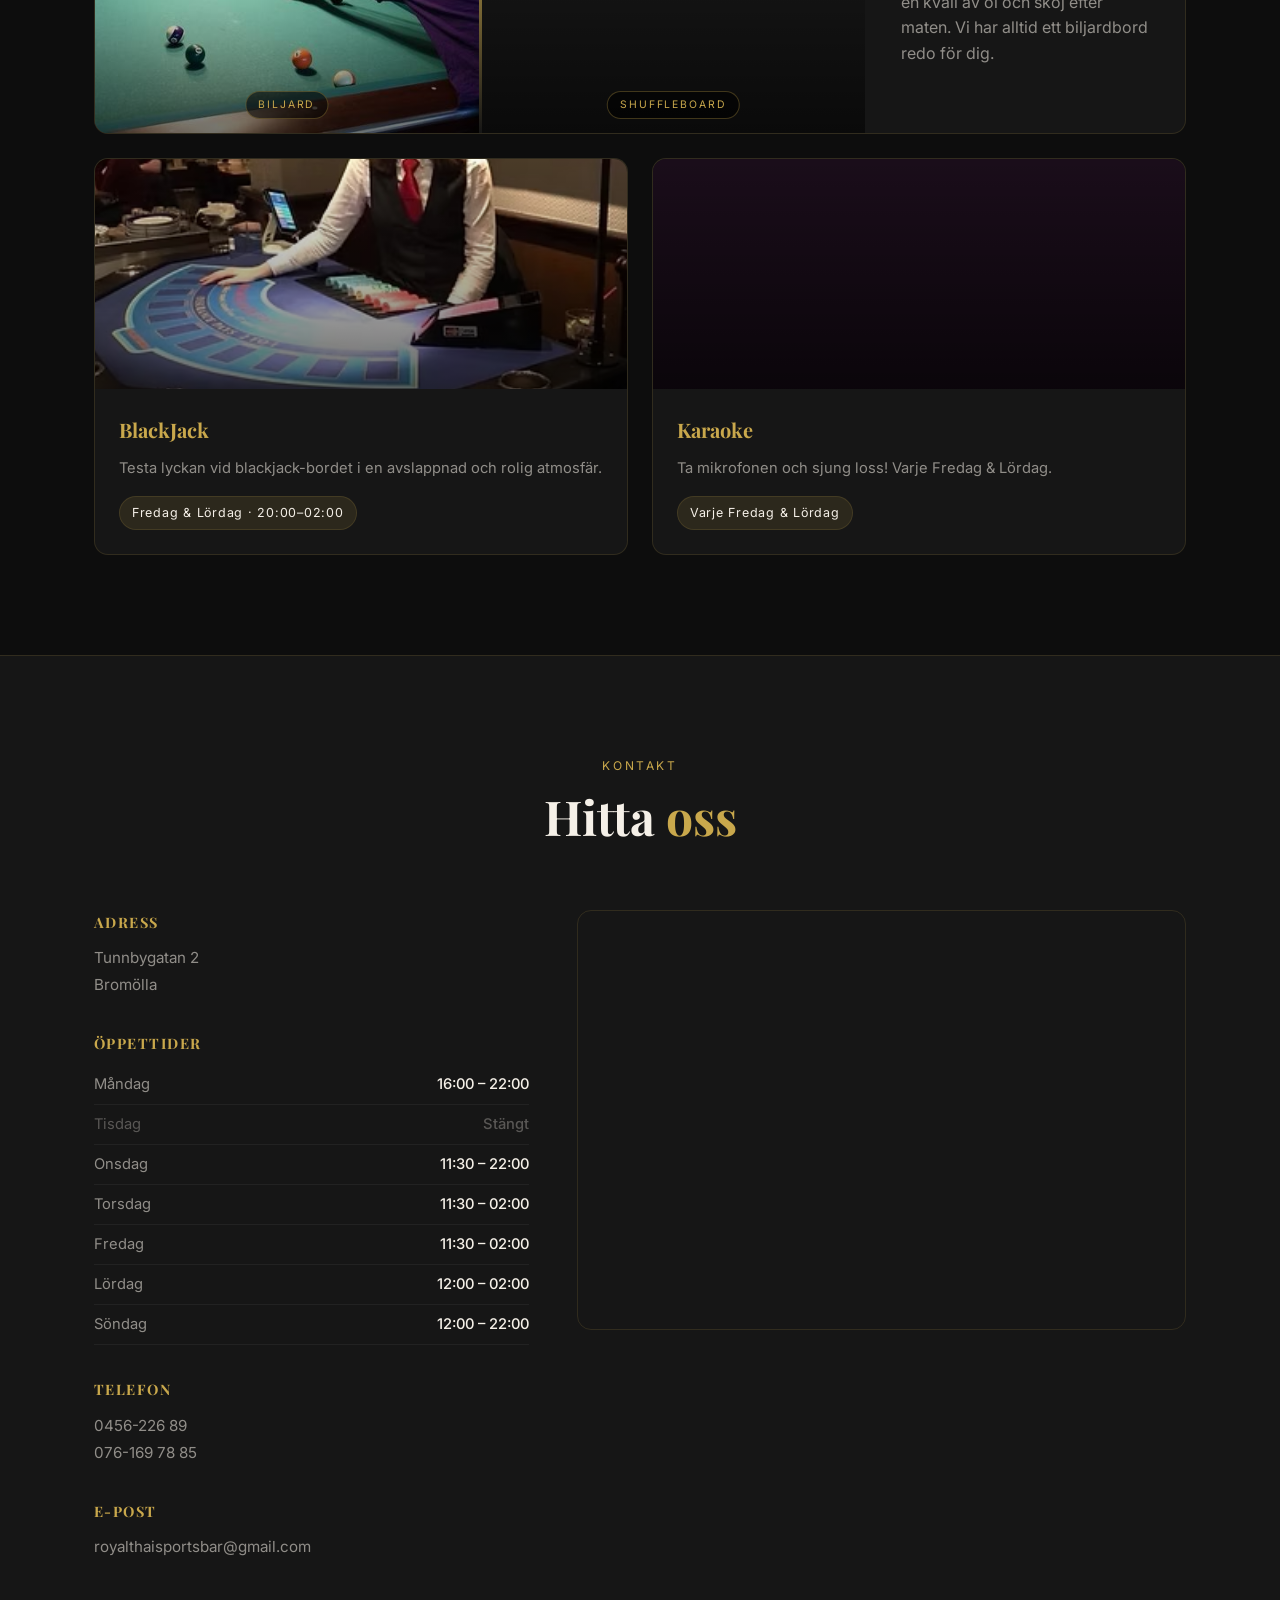
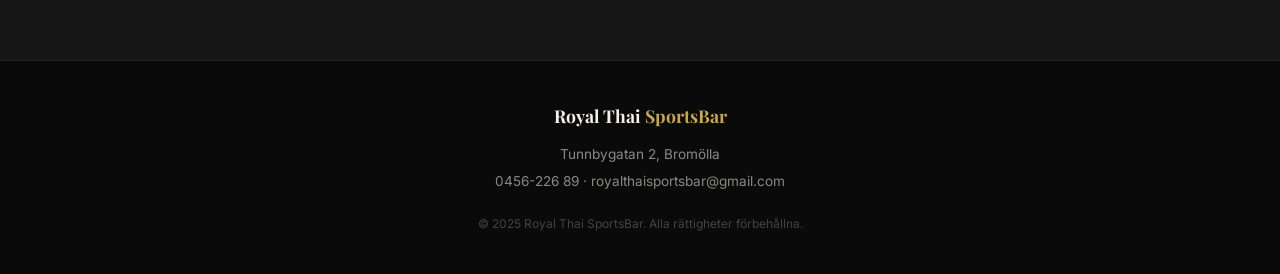
==== commit 3bf55687: "Update index.html with changes from Claude Code" ====
--- a/index.html
+++ b/index.html
@@ -102,6 +102,7 @@
                 <p class="section-eyebrow">Avhämtningsmeny</p>
                 <h2 class="section-title">Vår <span>meny</span></h2>
                 <p class="section-sub">Autentisk thailändsk mat &amp; svenska klassiker. Hemkörning från 39–99 kr.</p>
+                <p style="color: var(--gold); font-size: 0.95rem; margin-top: 0.5rem; font-style: italic;">Priserna gäller endast vid avhämtning</p>
             </div>
             <a href="meny.html" class="btn btn-primary meny-cta-btn" id="se-meny-btn">Se hela menyn →</a>
         </div>
